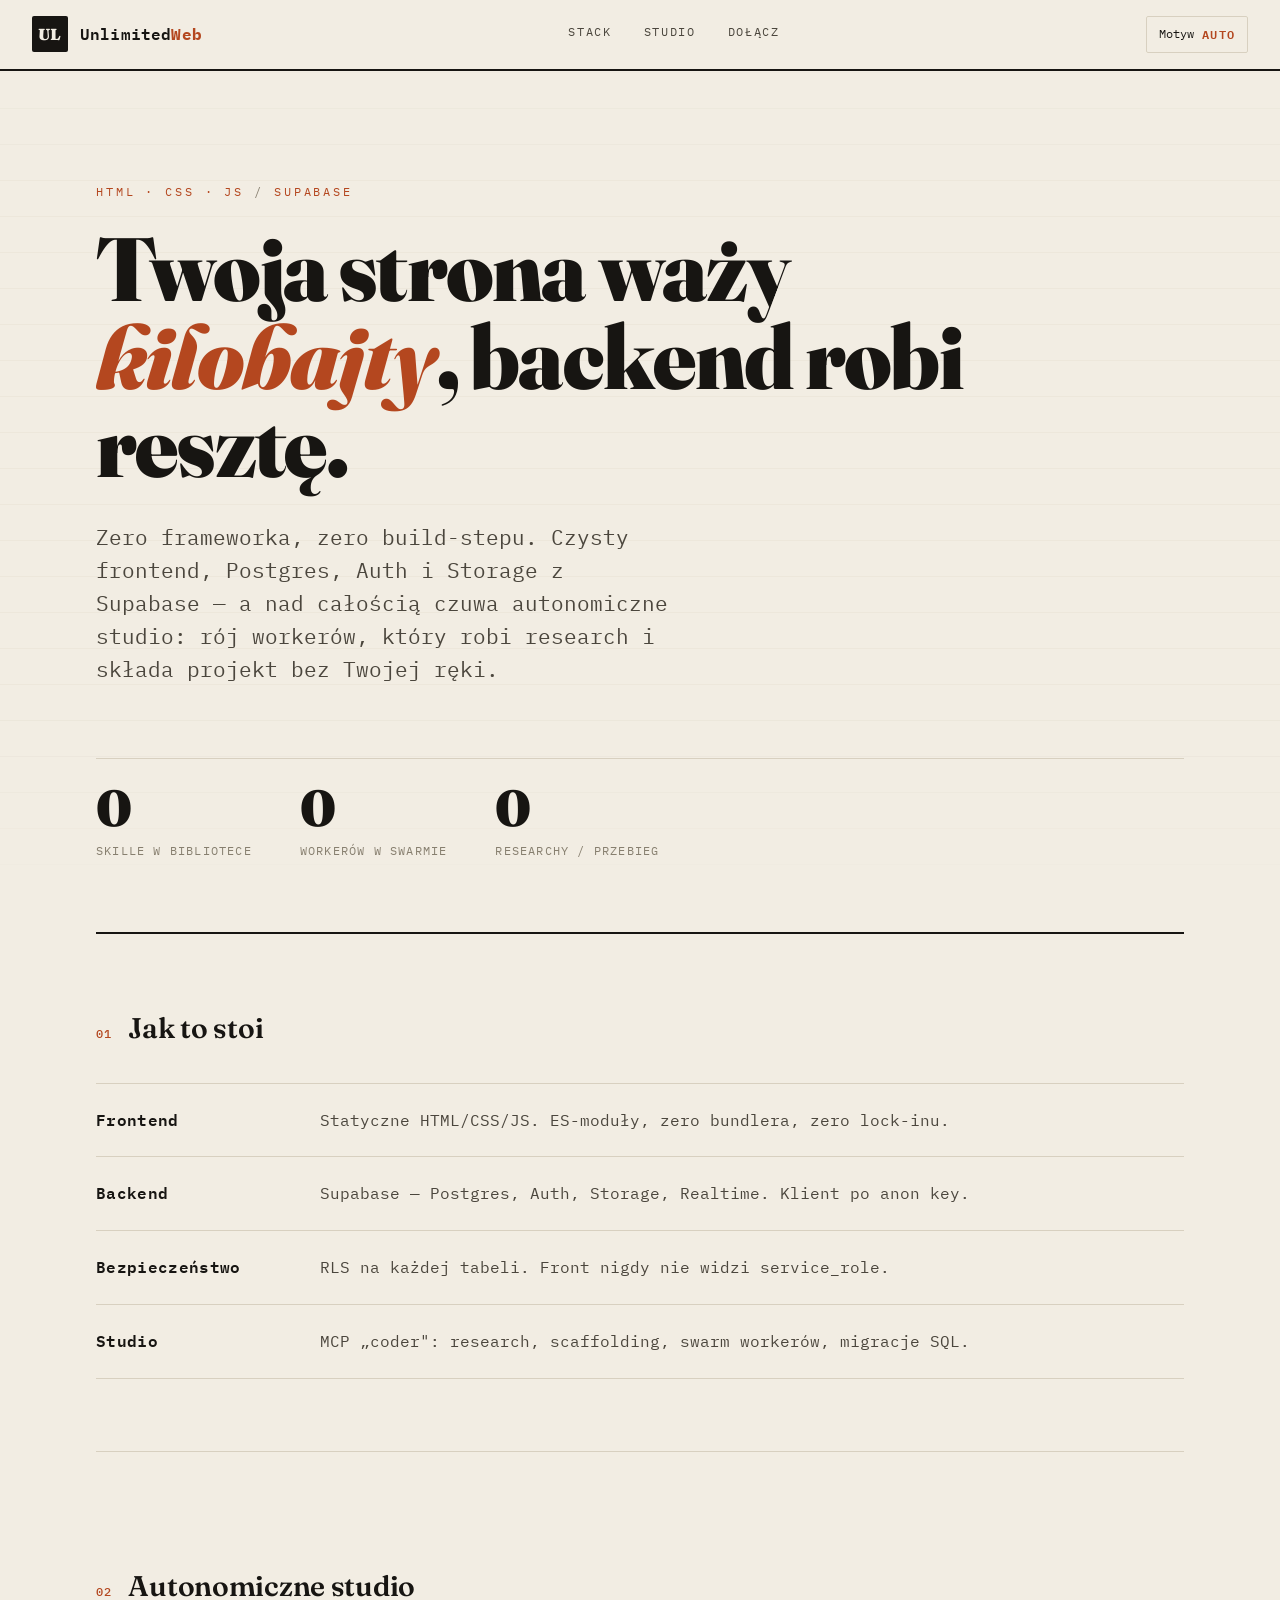
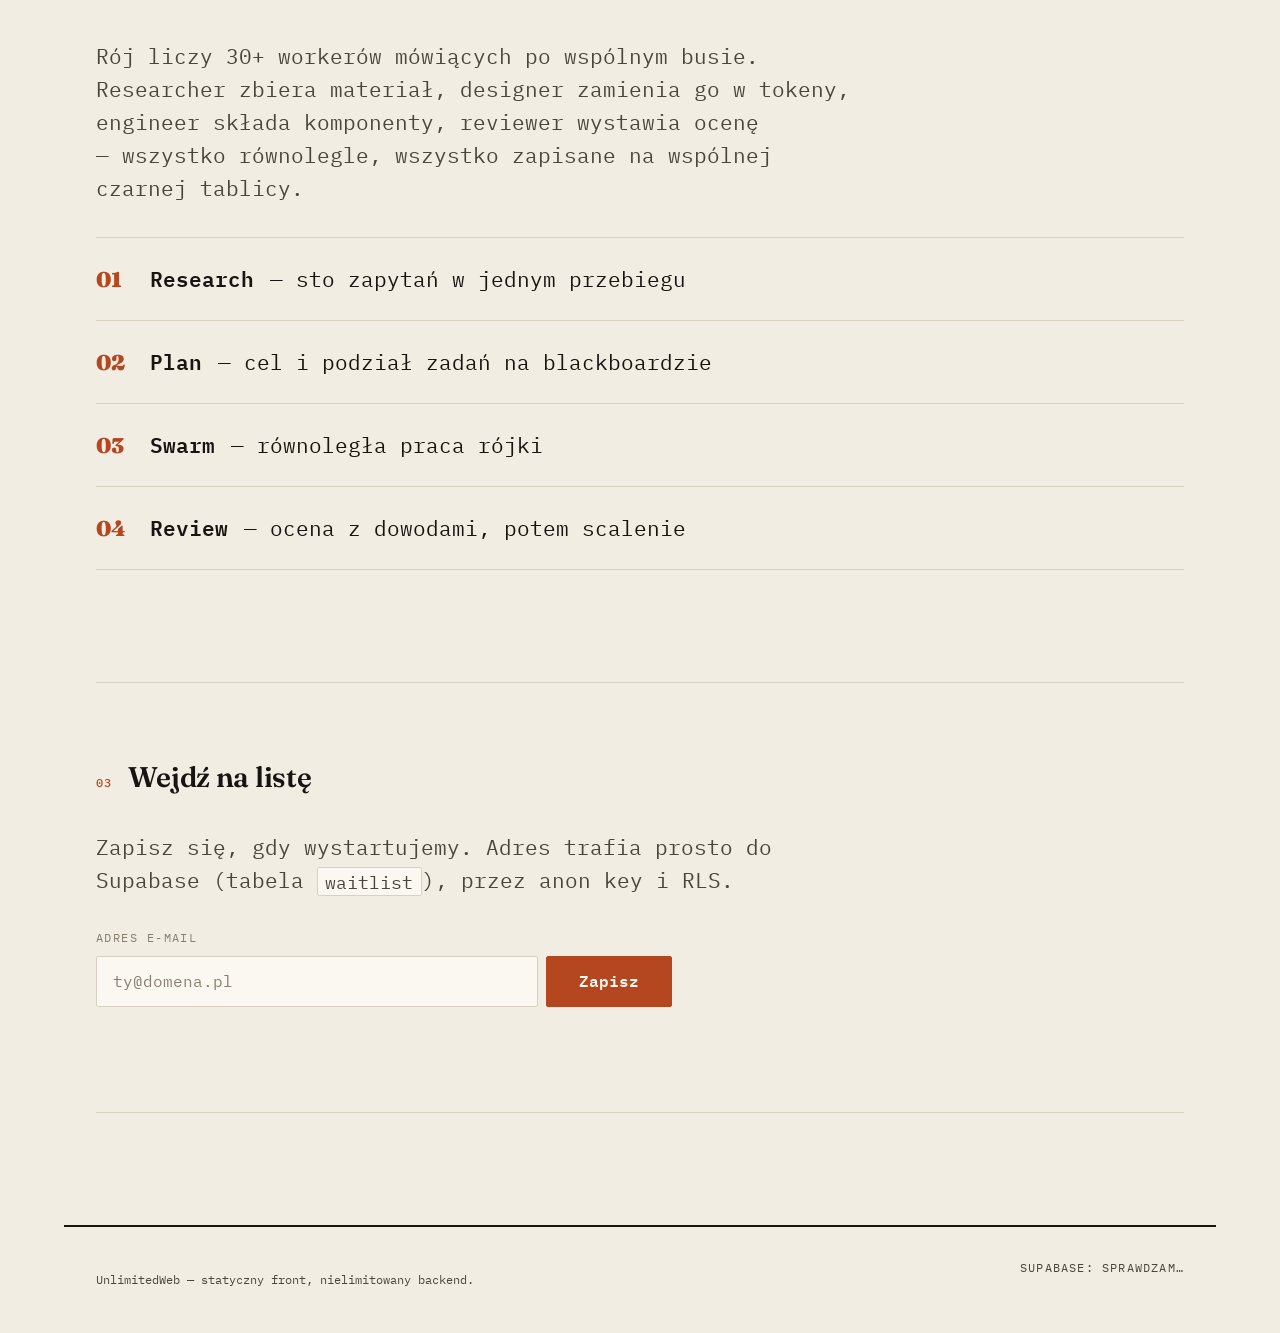
==== index.html @ 3444ae4f "UnlimitedWeb: statyczna strona + Supabase + coder MCP (swarm, mainbot, 42 skille)" ====
<!doctype html>
<html lang="pl">
  <head>
    <meta charset="utf-8" />
    <meta name="viewport" content="width=device-width, initial-scale=1" />
    <meta name="color-scheme" content="light dark" />
    <title>UnlimitedWeb — statyczna strona, nielimitowany backend</title>
    <meta
      name="description"
      content="Statyczny frontend (HTML/CSS/JS) na Supabase. Plus autonomiczne studio: swarm workerów, research i generowanie projektów."
    />
    <link rel="preconnect" href="https://fonts.googleapis.com" />
    <link rel="preconnect" href="https://fonts.gstatic.com" crossorigin />
    <link
      href="https://fonts.googleapis.com/css2?family=Fraunces:opsz,wght@9..144,400;9..144,600;9..144,900&family=IBM+Plex+Mono:wght@400;500;600&display=swap"
      rel="stylesheet"
    />
    <link rel="stylesheet" href="./styles.css" />
    <script type="module" src="./main.js"></script>
  </head>
  <body>
    <a class="skip" href="#main">Pomiń do treści</a>

    <header class="masthead">
      <a class="wordmark" href="#top">
        <span class="wordmark__mark">UL</span>
        <span class="wordmark__text">Unlimited<b>Web</b></span>
      </a>
      <nav class="masthead__nav" aria-label="Nawigacja główna">
        <a href="#stack">Stack</a>
        <a href="#studio">Studio</a>
        <a href="#join">Dołącz</a>
      </nav>
      <button class="toggle" id="theme-toggle" type="button" aria-pressed="false">
        <span class="toggle__label">Motyw</span>
        <span class="toggle__state" id="theme-state">auto</span>
      </button>
    </header>

    <main id="main">
      <section class="hero" id="top">
        <p class="kicker">HTML · CSS · JS <span aria-hidden="true">/</span> Supabase</p>
        <h1 class="hero__title">
          Twoja strona waży<br />
          <em>kilobajty</em>, backend robi resztę.
        </h1>
        <p class="hero__lede">
          Zero frameworka, zero build-stepu. Czysty frontend, Postgres, Auth i Storage z
          Supabase — a nad całością czuwa autonomiczne studio: rój workerów, który robi
          research i składa projekt bez Twojej ręki.
        </p>
        <div class="hero__meter" role="group" aria-label="Licznik pracy studia">
          <div class="meter">
            <span class="meter__value" data-count="42">0</span>
            <span class="meter__label">skille w bibliotece</span>
          </div>
          <div class="meter">
            <span class="meter__value" data-count="30">0</span>
            <span class="meter__label">workerów w swarmie</span>
          </div>
          <div class="meter">
            <span class="meter__value" data-count="400">0</span>
            <span class="meter__label">researchy / przebieg</span>
          </div>
        </div>
      </section>

      <section class="rule-section" id="stack">
        <h2 class="rule-section__title">
          <span class="rule-section__no">01</span> Jak to stoi
        </h2>
        <dl class="spec">
          <div class="spec__row">
            <dt>Frontend</dt>
            <dd>Statyczne HTML/CSS/JS. ES-moduły, zero bundlera, zero lock-inu.</dd>
          </div>
          <div class="spec__row">
            <dt>Backend</dt>
            <dd>Supabase — Postgres, Auth, Storage, Realtime. Klient po anon key.</dd>
          </div>
          <div class="spec__row">
            <dt>Bezpieczeństwo</dt>
            <dd>RLS na każdej tabeli. Front nigdy nie widzi service_role.</dd>
          </div>
          <div class="spec__row">
            <dt>Studio</dt>
            <dd>MCP „coder": research, scaffolding, swarm workerów, migracje SQL.</dd>
          </div>
        </dl>
      </section>

      <section class="rule-section rule-section--studio" id="studio">
        <h2 class="rule-section__title">
          <span class="rule-section__no">02</span> Autonomiczne studio
        </h2>
        <p class="prose">
          Rój liczy 30+ workerów mówiących po wspólnym busie. Researcher zbiera materiał,
          designer zamienia go w tokeny, engineer składa komponenty, reviewer wystawia
          ocenę — wszystko równolegle, wszystko zapisane na wspólnej czarnej tablicy.
        </p>
        <ol class="steps">
          <li><span>Research</span> — sto zapytań w jednym przebiegu</li>
          <li><span>Plan</span> — cel i podział zadań na blackboardzie</li>
          <li><span>Swarm</span> — równoległa praca rójki</li>
          <li><span>Review</span> — ocena z dowodami, potem scalenie</li>
        </ol>
      </section>

      <section class="rule-section join" id="join">
        <h2 class="rule-section__title">
          <span class="rule-section__no">03</span> Wejdź na listę
        </h2>
        <p class="prose">
          Zapisz się, gdy wystartujemy. Adres trafia prosto do Supabase (tabela
          <code>waitlist</code>), przez anon key i RLS.
        </p>
        <form class="waitlist" id="waitlist" novalidate>
          <label class="waitlist__label" for="email">Adres e-mail</label>
          <div class="waitlist__row">
            <input
              class="waitlist__input"
              id="email"
              name="email"
              type="email"
              inputmode="email"
              autocomplete="email"
              placeholder="ty@domena.pl"
              required
              aria-describedby="waitlist-status"
            />
            <button class="btn" type="submit" id="waitlist-submit">
              <span class="btn__text">Zapisz</span>
            </button>
          </div>
          <p class="waitlist__status" id="waitlist-status" role="status" aria-live="polite"></p>
        </form>
      </section>
    </main>

    <footer class="footer">
      <p>UnlimitedWeb — statyczny front, nielimitowany backend.</p>
      <p class="footer__meta">
        <span id="sb-state" data-state="unknown">supabase: sprawdzam…</span>
      </p>
    </footer>
  </body>
</html>
---- styles.css ----
/* ------------------------------------------------------------------
   UnlimitedWeb — Terminal Broadsheet
   Iron law: everything traces back to the token block below.
   ------------------------------------------------------------------ */

:root {
  /* TYPE — perfect fourth (1.333) for editorial/marketing */
  --font-display: "Fraunces", Georgia, "Times New Roman", serif;
  --font-text: "IBM Plex Mono", ui-monospace, SFMono-Regular, Menlo, monospace;
  --step--1: 0.75rem;
  --step-0: 1rem;
  --step-1: 1.333rem;
  --step-2: 1.777rem;
  --step-3: 2.369rem;
  --step-4: 3.157rem;
  --step-5: 4.209rem;
  --step-6: 5.61rem;

  /* SPACE — one base unit, multiples only */
  --space-3xs: 0.25rem;
  --space-2xs: 0.5rem;
  --space-xs: 0.75rem;
  --space-s: 1rem;
  --space-m: 1.5rem;
  --space-l: 2rem;
  --space-xl: 3rem;
  --space-2xl: 4.5rem;
  --space-3xl: 7rem;

  /* COLOR — warm paper, near-black ink, one copper accent */
  --base: #f2ede3;
  --surface: #fbf8f2;
  --ink: #171512;
  --ink-2: #4b463d;
  --ink-3: #877f6f;
  --line: #d8d0c0;
  --accent: #b4471f;
  --accent-ink: #fbf8f2;

  /* FORM */
  --radius: 2px;
  --border: 1px solid var(--line);
  --shadow-near: 0 1px 2px rgba(23, 21, 18, 0.12);
  --shadow-far: 0 12px 32px -12px rgba(23, 21, 18, 0.28);

  /* MOTION */
  --dur-fast: 120ms;
  --dur: 220ms;
  --dur-slow: 420ms;
  --ease: cubic-bezier(0.2, 0, 0, 1);
  --ease-out: cubic-bezier(0.16, 1, 0.3, 1);
}

@media (prefers-color-scheme: dark) {
  :root:not([data-theme="light"]) {
    --base: #14120f;
    --surface: #1c1a15;
    --ink: #f3efe4;
    --ink-2: #c3bcab;
    --ink-3: #8c8474;
    --line: #34302a;
    --accent: #e2723c;
    --accent-ink: #17130f;
    --shadow-near: 0 1px 2px rgba(0, 0, 0, 0.5);
    --shadow-far: 0 14px 36px -14px rgba(0, 0, 0, 0.7);
  }
}

:root[data-theme="dark"] {
  --base: #14120f;
  --surface: #1c1a15;
  --ink: #f3efe4;
  --ink-2: #c3bcab;
  --ink-3: #8c8474;
  --line: #34302a;
  --accent: #e2723c;
  --accent-ink: #17130f;
  --shadow-near: 0 1px 2px rgba(0, 0, 0, 0.5);
  --shadow-far: 0 14px 36px -14px rgba(0, 0, 0, 0.7);
}

*,
*::before,
*::after {
  box-sizing: border-box;
}

html {
  -webkit-text-size-adjust: 100%;
}

body {
  margin: 0;
  background: var(--base);
  color: var(--ink);
  font-family: var(--font-text);
  font-size: var(--step-0);
  line-height: 1.55;
  font-feature-settings: "tnum" 1;
  -webkit-font-smoothing: antialiased;
}

/* Paper grain + rule texture, subtle */
body::before {
  content: "";
  position: fixed;
  inset: 0;
  pointer-events: none;
  z-index: 0;
  background-image: linear-gradient(var(--line) 1px, transparent 1px);
  background-size: 100% 2.25rem;
  opacity: 0.22;
  mask-image: linear-gradient(180deg, transparent, black 20%, black 80%, transparent);
}

.skip {
  position: absolute;
  left: -999px;
  top: 0;
  background: var(--accent);
  color: var(--accent-ink);
  padding: var(--space-2xs) var(--space-s);
  z-index: 100;
}
.skip:focus {
  left: var(--space-s);
  top: var(--space-s);
}

:where(a):focus-visible,
:where(button):focus-visible,
:where(input):focus-visible {
  outline: 2px solid var(--accent);
  outline-offset: 3px;
}

/* ---------------- Masthead ---------------- */

.masthead {
  position: sticky;
  top: 0;
  z-index: 10;
  display: flex;
  align-items: center;
  justify-content: space-between;
  gap: var(--space-m);
  padding: var(--space-s) var(--space-l);
  background: color-mix(in srgb, var(--base) 88%, transparent);
  backdrop-filter: blur(8px);
  border-bottom: 2px solid var(--ink);
}

.wordmark {
  display: inline-flex;
  align-items: center;
  gap: var(--space-xs);
  color: var(--ink);
  text-decoration: none;
  font-weight: 600;
  letter-spacing: 0.01em;
}
.wordmark__mark {
  display: grid;
  place-items: center;
  width: 2.25rem;
  height: 2.25rem;
  background: var(--ink);
  color: var(--base);
  font-family: var(--font-display);
  font-weight: 900;
  border-radius: var(--radius);
}
.wordmark__text b {
  color: var(--accent);
}

.masthead__nav {
  display: none;
  gap: var(--space-l);
}
.masthead__nav a {
  color: var(--ink-2);
  text-decoration: none;
  font-size: var(--step--1);
  text-transform: uppercase;
  letter-spacing: 0.14em;
  padding-bottom: var(--space-3xs);
  border-bottom: 1px solid transparent;
  transition: color var(--dur) var(--ease), border-color var(--dur) var(--ease);
}
.masthead__nav a:hover {
  color: var(--ink);
  border-bottom-color: var(--accent);
}

.toggle {
  display: inline-flex;
  align-items: center;
  gap: var(--space-2xs);
  background: transparent;
  color: var(--ink);
  border: var(--border);
  border-radius: var(--radius);
  padding: var(--space-2xs) var(--space-xs);
  font: inherit;
  font-size: var(--step--1);
  cursor: pointer;
  transition: border-color var(--dur) var(--ease), background var(--dur) var(--ease);
}
.toggle:hover {
  border-color: var(--ink);
}
.toggle:active {
  transform: translateY(1px);
}
.toggle__state {
  color: var(--accent);
  font-weight: 600;
  text-transform: uppercase;
  letter-spacing: 0.1em;
}

/* ---------------- Layout ---------------- */

main {
  position: relative;
  z-index: 1;
  max-width: 72rem;
  margin: 0 auto;
  padding: 0 var(--space-l) var(--space-3xl);
}

/* ---------------- Hero ---------------- */

.hero {
  padding: clamp(var(--space-xl), 9vw, var(--space-3xl)) 0 var(--space-2xl);
  border-bottom: 2px solid var(--ink);
}

.kicker {
  margin: 0 0 var(--space-m);
  font-size: var(--step--1);
  text-transform: uppercase;
  letter-spacing: 0.24em;
  color: var(--accent);
}
.kicker span {
  color: var(--ink-3);
}

.hero__title {
  margin: 0;
  font-family: var(--font-display);
  font-weight: 900;
  font-size: clamp(var(--step-4), 9vw, var(--step-6));
  line-height: 0.98;
  letter-spacing: -0.02em;
  text-wrap: balance;
}
.hero__title em {
  font-style: italic;
  color: var(--accent);
}

.hero__lede {
  max-width: 44ch;
  margin: var(--space-l) 0 0;
  font-size: var(--step-1);
  color: var(--ink-2);
  text-wrap: pretty;
}

.hero__meter {
  display: flex;
  flex-wrap: wrap;
  gap: var(--space-xl);
  margin-top: var(--space-2xl);
  padding-top: var(--space-m);
  border-top: var(--border);
}
.meter {
  display: flex;
  flex-direction: column;
  min-width: 6rem;
}
.meter__value {
  font-family: var(--font-display);
  font-weight: 900;
  font-size: var(--step-4);
  line-height: 1;
  font-variant-numeric: tabular-nums;
}
.meter__label {
  margin-top: var(--space-2xs);
  font-size: var(--step--1);
  color: var(--ink-3);
  text-transform: uppercase;
  letter-spacing: 0.1em;
}

/* ---------------- Rule sections ---------------- */

.rule-section {
  padding: var(--space-2xl) 0;
  border-bottom: 1px solid var(--line);
}
.rule-section--studio {
  padding-block: var(--space-3xl);
}
.rule-section__title {
  display: flex;
  align-items: baseline;
  gap: var(--space-s);
  margin: 0 0 var(--space-l);
  font-family: var(--font-display);
  font-weight: 600;
  font-size: var(--step-2);
  letter-spacing: -0.01em;
}
.rule-section__no {
  font-family: var(--font-text);
  font-size: var(--step--1);
  font-weight: 500;
  color: var(--accent);
  letter-spacing: 0.1em;
}

.prose {
  max-width: 60ch;
  margin: 0 0 var(--space-l);
  font-size: var(--step-1);
  color: var(--ink-2);
  text-wrap: pretty;
}
.prose code {
  font-family: var(--font-text);
  background: var(--surface);
  border: var(--border);
  border-radius: var(--radius);
  padding: 0.1em 0.4em;
  font-size: 0.85em;
}

/* Definition list — rules and space, no cards */
.spec {
  margin: 0;
  border-top: var(--border);
}
.spec__row {
  display: grid;
  grid-template-columns: 1fr;
  gap: var(--space-2xs);
  padding: var(--space-m) 0;
  border-bottom: var(--border);
}
.spec__row dt {
  font-weight: 600;
  letter-spacing: 0.02em;
}
.spec__row dd {
  margin: 0;
  color: var(--ink-2);
}

.steps {
  margin: 0;
  padding: 0;
  list-style: none;
  counter-reset: step;
  border-top: var(--border);
}
.steps li {
  counter-increment: step;
  display: flex;
  align-items: baseline;
  gap: var(--space-s);
  padding: var(--space-m) 0;
  border-bottom: var(--border);
  font-size: var(--step-1);
}
.steps li::before {
  content: counter(step, decimal-leading-zero);
  font-family: var(--font-display);
  font-weight: 900;
  color: var(--accent);
  min-width: 2.5ch;
}
.steps li span {
  font-weight: 600;
  color: var(--ink);
}

/* ---------------- Waitlist form ---------------- */

.waitlist {
  max-width: 36rem;
}
.waitlist__label {
  display: block;
  margin-bottom: var(--space-2xs);
  font-size: var(--step--1);
  text-transform: uppercase;
  letter-spacing: 0.12em;
  color: var(--ink-3);
}
.waitlist__row {
  display: flex;
  gap: var(--space-2xs);
  flex-wrap: wrap;
}
.waitlist__input {
  flex: 1 1 16rem;
  min-width: 0;
  padding: var(--space-xs) var(--space-s);
  font: inherit;
  color: var(--ink);
  background: var(--surface);
  border: var(--border);
  border-radius: var(--radius);
  transition: border-color var(--dur) var(--ease), box-shadow var(--dur) var(--ease);
}
.waitlist__input::placeholder {
  color: var(--ink-3);
}
.waitlist__input:hover {
  border-color: var(--ink-3);
}
.waitlist__input:focus {
  border-color: var(--accent);
  outline: none;
  box-shadow: 0 0 0 3px color-mix(in srgb, var(--accent) 22%, transparent);
}
.waitlist__input[aria-invalid="true"] {
  border-color: var(--accent);
}

.btn {
  display: inline-flex;
  align-items: center;
  justify-content: center;
  gap: var(--space-2xs);
  padding: var(--space-xs) var(--space-l);
  font: inherit;
  font-weight: 600;
  color: var(--accent-ink);
  background: var(--accent);
  border: 1px solid var(--accent);
  border-radius: var(--radius);
  cursor: pointer;
  transition: transform var(--dur) var(--ease), background var(--dur) var(--ease);
}
.btn:hover {
  background: color-mix(in srgb, var(--accent) 86%, black);
}
.btn:active {
  transform: translateY(1px);
}
.btn:disabled,
.btn[aria-busy="true"] {
  opacity: 0.6;
  cursor: not-allowed;
}
.btn[aria-busy="true"] .btn__text::after {
  content: "…";
}

.waitlist__status {
  min-height: 1.4em;
  margin: var(--space-s) 0 0;
  font-size: var(--step--1);
  color: var(--ink-2);
}
.waitlist__status[data-kind="error"] {
  color: var(--accent);
}
.waitlist__status[data-kind="ok"] {
  color: var(--ink);
}
.waitlist__status[data-kind="ok"]::before {
  content: "✓ ";
  color: var(--accent);
}

/* ---------------- Footer ---------------- */

.footer {
  display: flex;
  flex-wrap: wrap;
  justify-content: space-between;
  gap: var(--space-m);
  max-width: 72rem;
  margin: 0 auto;
  padding: var(--space-l);
  border-top: 2px solid var(--ink);
  font-size: var(--step--1);
  color: var(--ink-2);
}
.footer__meta {
  margin: 0;
}
#sb-state {
  text-transform: uppercase;
  letter-spacing: 0.1em;
}
#sb-state[data-state="ok"] {
  color: var(--accent);
}
#sb-state[data-state="error"] {
  color: var(--ink-3);
}

/* ---------------- Responsive ---------------- */

@media (min-width: 48rem) {
  .masthead__nav {
    display: flex;
  }
  .spec__row {
    grid-template-columns: 12rem 1fr;
    align-items: baseline;
    gap: var(--space-l);
  }
}

@media (prefers-reduced-motion: reduce) {
  *,
  *::before,
  *::after {
    animation-duration: 0.001ms !important;
    transition-duration: 0.001ms !important;
    scroll-behavior: auto !important;
  }
}
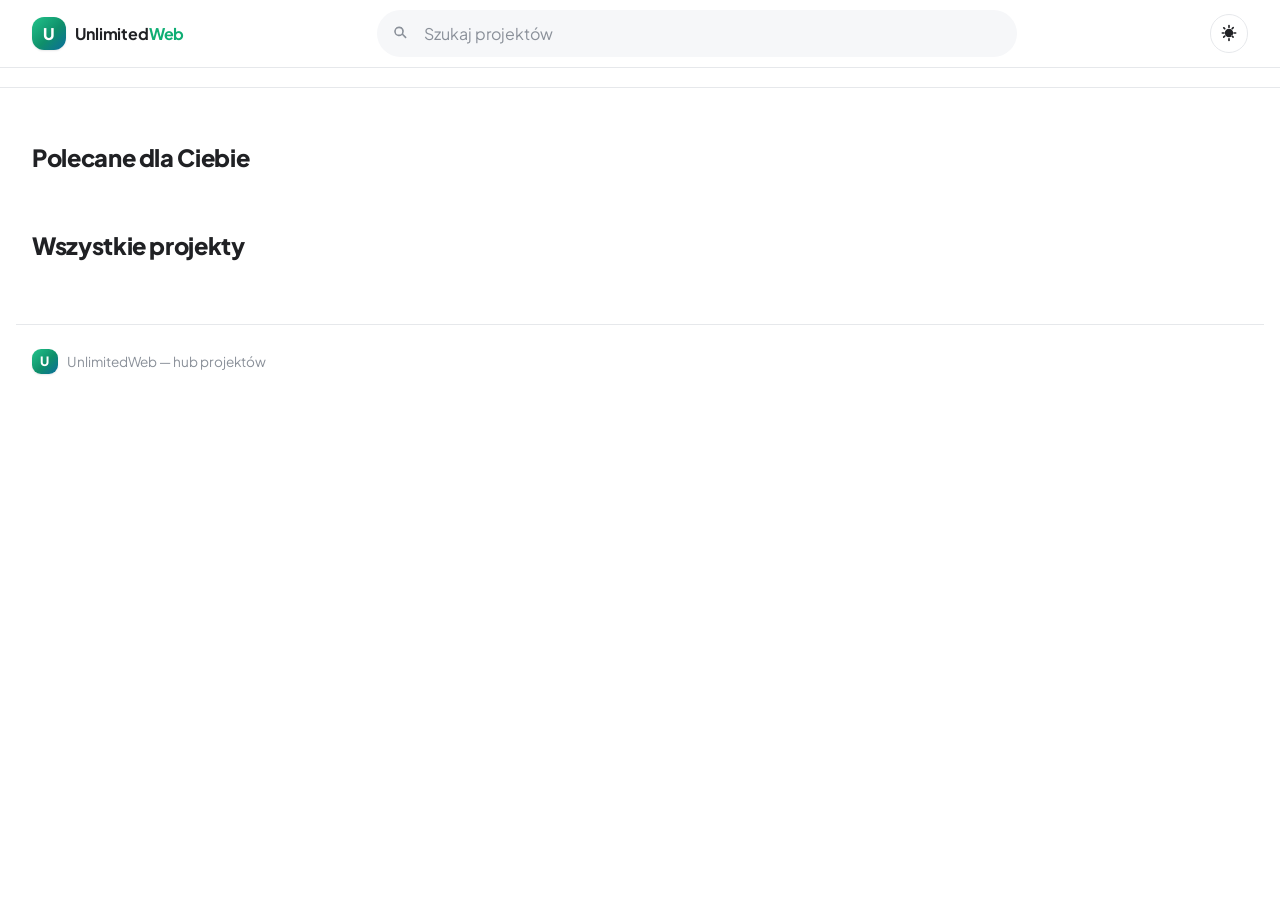
==== commit ecf3cfa0: "web: hub projektow w stylu sklepu (kafelki, kategorie, szukajka) + migracje 003/004" ====
--- a/index.html
+++ b/index.html
@@ -4,144 +4,83 @@
     <meta charset="utf-8" />
     <meta name="viewport" content="width=device-width, initial-scale=1" />
     <meta name="color-scheme" content="light dark" />
-    <title>UnlimitedWeb — statyczna strona, nielimitowany backend</title>
-    <meta
-      name="description"
-      content="Statyczny frontend (HTML/CSS/JS) na Supabase. Plus autonomiczne studio: swarm workerów, research i generowanie projektów."
-    />
+    <title>UnlimitedWeb — hub projektów</title>
+    <meta name="description" content="Przeglądaj i odkrywaj projekty. Aplikacje, gry, narzędzia i strony w jednym miejscu." />
     <link rel="preconnect" href="https://fonts.googleapis.com" />
     <link rel="preconnect" href="https://fonts.gstatic.com" crossorigin />
     <link
-      href="https://fonts.googleapis.com/css2?family=Fraunces:opsz,wght@9..144,400;9..144,600;9..144,900&family=IBM+Plex+Mono:wght@400;500;600&display=swap"
+      href="https://fonts.googleapis.com/css2?family=Plus+Jakarta+Sans:wght@400;500;600;700;800&display=swap"
       rel="stylesheet"
     />
     <link rel="stylesheet" href="./styles.css" />
     <script type="module" src="./main.js"></script>
   </head>
   <body>
-    <a class="skip" href="#main">Pomiń do treści</a>
+    <a class="skip" href="#catalog">Pomiń do katalogu</a>
 
-    <header class="masthead">
-      <a class="wordmark" href="#top">
-        <span class="wordmark__mark">UL</span>
-        <span class="wordmark__text">Unlimited<b>Web</b></span>
-      </a>
-      <nav class="masthead__nav" aria-label="Nawigacja główna">
-        <a href="#stack">Stack</a>
-        <a href="#studio">Studio</a>
-        <a href="#join">Dołącz</a>
+    <header class="topbar">
+      <div class="topbar__inner">
+        <a class="brand" href="#" aria-label="UnlimitedWeb — strona główna">
+          <span class="brand__mark" aria-hidden="true">U</span>
+          <span class="brand__name">Unlimited<b>Web</b></span>
+        </a>
+
+        <form class="search" role="search" onsubmit="return false">
+          <svg class="search__icon" viewBox="0 0 24 24" aria-hidden="true">
+            <path
+              d="M10 4a6 6 0 1 0 3.9 10.56l4.27 4.27 1.41-1.41-4.27-4.27A6 6 0 0 0 10 4Zm0 2a4 4 0 1 1 0 8 4 4 0 0 1 0-8Z"
+            />
+          </svg>
+          <input
+            class="search__input"
+            id="search"
+            type="search"
+            placeholder="Szukaj projektów"
+            aria-label="Szukaj projektów"
+            autocomplete="off"
+          />
+        </form>
+
+        <button class="iconbtn" id="theme-toggle" type="button" aria-label="Zmień motyw">
+          <svg viewBox="0 0 24 24" aria-hidden="true" class="iconbtn__sun">
+            <path
+              d="M12 7a5 5 0 1 0 0 10 5 5 0 0 0 0-10Zm0-5h0a1 1 0 0 1 1 1v2a1 1 0 0 1-2 0V3a1 1 0 0 1 1-1Zm0 16a1 1 0 0 1 1 1v2a1 1 0 0 1-2 0v-2a1 1 0 0 1 1-1ZM4 11h2a1 1 0 0 1 0 2H4a1 1 0 0 1 0-2Zm14 0h2a1 1 0 0 1 0 2h-2a1 1 0 0 1 0-2ZM6.3 4.9l1.4 1.4a1 1 0 0 1-1.4 1.4L4.9 6.3A1 1 0 0 1 6.3 4.9Zm10 10 1.4 1.4a1 1 0 0 1-1.4 1.4l-1.4-1.4a1 1 0 0 1 1.4-1.4Zm1.4-10a1 1 0 0 1 0 1.4l-1.4 1.4A1 1 0 0 1 15 6.3l1.4-1.4a1 1 0 0 1 1.3 0Zm-10 10a1 1 0 0 1 0 1.4L6.3 17.7a1 1 0 0 1-1.4-1.4l1.4-1.4a1 1 0 0 1 1.4 0Z"
+            />
+          </svg>
+          <svg viewBox="0 0 24 24" aria-hidden="true" class="iconbtn__moon">
+            <path d="M21 12.8A9 9 0 1 1 11.2 3a7 7 0 0 0 9.8 9.8Z" />
+          </svg>
+        </button>
+      </div>
+
+      <nav class="chips" aria-label="Kategorie">
+        <div class="chips__track" id="chips"></div>
       </nav>
-      <button class="toggle" id="theme-toggle" type="button" aria-pressed="false">
-        <span class="toggle__label">Motyw</span>
-        <span class="toggle__state" id="theme-state">auto</span>
-      </button>
     </header>
 
-    <main id="main">
-      <section class="hero" id="top">
-        <p class="kicker">HTML · CSS · JS <span aria-hidden="true">/</span> Supabase</p>
-        <h1 class="hero__title">
-          Twoja strona waży<br />
-          <em>kilobajty</em>, backend robi resztę.
-        </h1>
-        <p class="hero__lede">
-          Zero frameworka, zero build-stepu. Czysty frontend, Postgres, Auth i Storage z
-          Supabase — a nad całością czuwa autonomiczne studio: rój workerów, który robi
-          research i składa projekt bez Twojej ręki.
-        </p>
-        <div class="hero__meter" role="group" aria-label="Licznik pracy studia">
-          <div class="meter">
-            <span class="meter__value" data-count="42">0</span>
-            <span class="meter__label">skille w bibliotece</span>
-          </div>
-          <div class="meter">
-            <span class="meter__value" data-count="30">0</span>
-            <span class="meter__label">workerów w swarmie</span>
-          </div>
-          <div class="meter">
-            <span class="meter__value" data-count="400">0</span>
-            <span class="meter__label">researchy / przebieg</span>
-          </div>
+    <main id="catalog">
+      <section class="featured" id="featured" aria-label="Wyróżniony projekt"></section>
+
+      <section class="row" aria-labelledby="reco-title">
+        <div class="row__head">
+          <h2 class="row__title" id="reco-title">Polecane dla Ciebie</h2>
         </div>
+        <div class="shelf" id="shelf" role="list"></div>
       </section>
 
-      <section class="rule-section" id="stack">
-        <h2 class="rule-section__title">
-          <span class="rule-section__no">01</span> Jak to stoi
-        </h2>
-        <dl class="spec">
-          <div class="spec__row">
-            <dt>Frontend</dt>
-            <dd>Statyczne HTML/CSS/JS. ES-moduły, zero bundlera, zero lock-inu.</dd>
-          </div>
-          <div class="spec__row">
-            <dt>Backend</dt>
-            <dd>Supabase — Postgres, Auth, Storage, Realtime. Klient po anon key.</dd>
-          </div>
-          <div class="spec__row">
-            <dt>Bezpieczeństwo</dt>
-            <dd>RLS na każdej tabeli. Front nigdy nie widzi service_role.</dd>
-          </div>
-          <div class="spec__row">
-            <dt>Studio</dt>
-            <dd>MCP „coder": research, scaffolding, swarm workerów, migracje SQL.</dd>
-          </div>
-        </dl>
-      </section>
-
-      <section class="rule-section rule-section--studio" id="studio">
-        <h2 class="rule-section__title">
-          <span class="rule-section__no">02</span> Autonomiczne studio
-        </h2>
-        <p class="prose">
-          Rój liczy 30+ workerów mówiących po wspólnym busie. Researcher zbiera materiał,
-          designer zamienia go w tokeny, engineer składa komponenty, reviewer wystawia
-          ocenę — wszystko równolegle, wszystko zapisane na wspólnej czarnej tablicy.
-        </p>
-        <ol class="steps">
-          <li><span>Research</span> — sto zapytań w jednym przebiegu</li>
-          <li><span>Plan</span> — cel i podział zadań na blackboardzie</li>
-          <li><span>Swarm</span> — równoległa praca rójki</li>
-          <li><span>Review</span> — ocena z dowodami, potem scalenie</li>
-        </ol>
-      </section>
-
-      <section class="rule-section join" id="join">
-        <h2 class="rule-section__title">
-          <span class="rule-section__no">03</span> Wejdź na listę
-        </h2>
-        <p class="prose">
-          Zapisz się, gdy wystartujemy. Adres trafia prosto do Supabase (tabela
-          <code>waitlist</code>), przez anon key i RLS.
-        </p>
-        <form class="waitlist" id="waitlist" novalidate>
-          <label class="waitlist__label" for="email">Adres e-mail</label>
-          <div class="waitlist__row">
-            <input
-              class="waitlist__input"
-              id="email"
-              name="email"
-              type="email"
-              inputmode="email"
-              autocomplete="email"
-              placeholder="ty@domena.pl"
-              required
-              aria-describedby="waitlist-status"
-            />
-            <button class="btn" type="submit" id="waitlist-submit">
-              <span class="btn__text">Zapisz</span>
-            </button>
-          </div>
-          <p class="waitlist__status" id="waitlist-status" role="status" aria-live="polite"></p>
-        </form>
+      <section class="row" aria-labelledby="all-title">
+        <div class="row__head">
+          <h2 class="row__title" id="all-title">Wszystkie projekty</h2>
+          <span class="row__count" id="result-count" aria-live="polite"></span>
+        </div>
+        <div class="grid" id="grid" role="list"></div>
+        <p class="empty" id="empty" hidden>Nic nie znaleziono. Zmień frazę lub kategorię.</p>
       </section>
     </main>
 
-    <footer class="footer">
-      <p>UnlimitedWeb — statyczny front, nielimitowany backend.</p>
-      <p class="footer__meta">
-        <span id="sb-state" data-state="unknown">supabase: sprawdzam…</span>
-      </p>
+    <footer class="foot">
+      <span class="brand__mark brand__mark--sm" aria-hidden="true">U</span>
+      <span>UnlimitedWeb — hub projektów</span>
     </footer>
   </body>
 </html>
--- a/styles.css
+++ b/styles.css
@@ -1,82 +1,59 @@
-/* ------------------------------------------------------------------
-   UnlimitedWeb — Terminal Broadsheet
-   Iron law: everything traces back to the token block below.
-   ------------------------------------------------------------------ */
-
 :root {
-  /* TYPE — perfect fourth (1.333) for editorial/marketing */
-  --font-display: "Fraunces", Georgia, "Times New Roman", serif;
-  --font-text: "IBM Plex Mono", ui-monospace, SFMono-Regular, Menlo, monospace;
-  --step--1: 0.75rem;
-  --step-0: 1rem;
-  --step-1: 1.333rem;
-  --step-2: 1.777rem;
-  --step-3: 2.369rem;
-  --step-4: 3.157rem;
-  --step-5: 4.209rem;
-  --step-6: 5.61rem;
-
-  /* SPACE — one base unit, multiples only */
-  --space-3xs: 0.25rem;
-  --space-2xs: 0.5rem;
-  --space-xs: 0.75rem;
-  --space-s: 1rem;
-  --space-m: 1.5rem;
-  --space-l: 2rem;
-  --space-xl: 3rem;
-  --space-2xl: 4.5rem;
-  --space-3xl: 7rem;
-
-  /* COLOR — warm paper, near-black ink, one copper accent */
-  --base: #f2ede3;
-  --surface: #fbf8f2;
-  --ink: #171512;
-  --ink-2: #4b463d;
-  --ink-3: #877f6f;
-  --line: #d8d0c0;
-  --accent: #b4471f;
-  --accent-ink: #fbf8f2;
-
-  /* FORM */
-  --radius: 2px;
-  --border: 1px solid var(--line);
-  --shadow-near: 0 1px 2px rgba(23, 21, 18, 0.12);
-  --shadow-far: 0 12px 32px -12px rgba(23, 21, 18, 0.28);
-
-  /* MOTION */
+  --font: "Plus Jakarta Sans", system-ui, -apple-system, "Segoe UI", Roboto, sans-serif;
+
+  --base: #ffffff;
+  --surface: #f6f7f9;
+  --card: #ffffff;
+  --ink: #202124;
+  --ink-2: #5f6368;
+  --ink-3: #8a9099;
+  --line: #e6e8eb;
+  --accent: #0fae74;
+  --accent-ink: #ffffff;
+
+  --r-card: 18px;
+  --r-pill: 999px;
+  --r-tile: 16px;
+
+  --shadow-near: 0 1px 2px rgba(32, 33, 36, 0.1);
+  --shadow-far: 0 8px 28px -10px rgba(32, 33, 36, 0.22);
+
   --dur-fast: 120ms;
-  --dur: 220ms;
-  --dur-slow: 420ms;
+  --dur: 200ms;
   --ease: cubic-bezier(0.2, 0, 0, 1);
   --ease-out: cubic-bezier(0.16, 1, 0.3, 1);
+
+  --header-h: 3.75rem;
 }
 
 @media (prefers-color-scheme: dark) {
   :root:not([data-theme="light"]) {
-    --base: #14120f;
-    --surface: #1c1a15;
-    --ink: #f3efe4;
-    --ink-2: #c3bcab;
-    --ink-3: #8c8474;
-    --line: #34302a;
-    --accent: #e2723c;
-    --accent-ink: #17130f;
+    --base: #0f1115;
+    --surface: #16181d;
+    --card: #1b1e24;
+    --ink: #e8eaed;
+    --ink-2: #a8b0ba;
+    --ink-3: #7b838d;
+    --line: #2a2e36;
+    --accent: #2fd39a;
+    --accent-ink: #06231a;
     --shadow-near: 0 1px 2px rgba(0, 0, 0, 0.5);
-    --shadow-far: 0 14px 36px -14px rgba(0, 0, 0, 0.7);
+    --shadow-far: 0 10px 30px -12px rgba(0, 0, 0, 0.7);
   }
 }
 
 :root[data-theme="dark"] {
-  --base: #14120f;
-  --surface: #1c1a15;
-  --ink: #f3efe4;
-  --ink-2: #c3bcab;
-  --ink-3: #8c8474;
-  --line: #34302a;
-  --accent: #e2723c;
-  --accent-ink: #17130f;
+  --base: #0f1115;
+  --surface: #16181d;
+  --card: #1b1e24;
+  --ink: #e8eaed;
+  --ink-2: #a8b0ba;
+  --ink-3: #7b838d;
+  --line: #2a2e36;
+  --accent: #2fd39a;
+  --accent-ink: #06231a;
   --shadow-near: 0 1px 2px rgba(0, 0, 0, 0.5);
-  --shadow-far: 0 14px 36px -14px rgba(0, 0, 0, 0.7);
+  --shadow-far: 0 10px 30px -12px rgba(0, 0, 0, 0.7);
 }
 
 *,
@@ -93,432 +70,482 @@
   margin: 0;
   background: var(--base);
   color: var(--ink);
-  font-family: var(--font-text);
-  font-size: var(--step-0);
-  line-height: 1.55;
-  font-feature-settings: "tnum" 1;
+  font-family: var(--font);
+  line-height: 1.45;
   -webkit-font-smoothing: antialiased;
 }
 
-/* Paper grain + rule texture, subtle */
-body::before {
-  content: "";
-  position: fixed;
-  inset: 0;
-  pointer-events: none;
-  z-index: 0;
-  background-image: linear-gradient(var(--line) 1px, transparent 1px);
-  background-size: 100% 2.25rem;
-  opacity: 0.22;
-  mask-image: linear-gradient(180deg, transparent, black 20%, black 80%, transparent);
+:where(a, button, input):focus-visible {
+  outline: 2px solid var(--accent);
+  outline-offset: 2px;
+  border-radius: 6px;
 }
 
 .skip {
   position: absolute;
   left: -999px;
-  top: 0;
   background: var(--accent);
   color: var(--accent-ink);
-  padding: var(--space-2xs) var(--space-s);
-  z-index: 100;
+  padding: 0.5rem 1rem;
+  z-index: 50;
 }
 .skip:focus {
-  left: var(--space-s);
-  top: var(--space-s);
-}
-
-:where(a):focus-visible,
-:where(button):focus-visible,
-:where(input):focus-visible {
-  outline: 2px solid var(--accent);
-  outline-offset: 3px;
-}
-
-/* ---------------- Masthead ---------------- */
-
-.masthead {
+  left: 1rem;
+  top: 0.5rem;
+}
+
+/* ---------------- Top bar ---------------- */
+
+.topbar {
   position: sticky;
   top: 0;
-  z-index: 10;
-  display: flex;
-  align-items: center;
-  justify-content: space-between;
-  gap: var(--space-m);
-  padding: var(--space-s) var(--space-l);
-  background: color-mix(in srgb, var(--base) 88%, transparent);
-  backdrop-filter: blur(8px);
-  border-bottom: 2px solid var(--ink);
-}
-
-.wordmark {
+  z-index: 20;
+  background: color-mix(in srgb, var(--base) 86%, transparent);
+  backdrop-filter: blur(12px);
+  border-bottom: 1px solid var(--line);
+}
+
+.topbar__inner {
+  display: flex;
+  align-items: center;
+  gap: 0.75rem;
+  max-width: 78rem;
+  margin: 0 auto;
+  padding: 0.6rem 1rem;
+}
+
+.brand {
   display: inline-flex;
   align-items: center;
-  gap: var(--space-xs);
+  gap: 0.6rem;
+  text-decoration: none;
   color: var(--ink);
-  text-decoration: none;
-  font-weight: 600;
-  letter-spacing: 0.01em;
-}
-.wordmark__mark {
+  font-weight: 700;
+  letter-spacing: -0.01em;
+  white-space: nowrap;
+}
+.brand__mark {
   display: grid;
   place-items: center;
-  width: 2.25rem;
-  height: 2.25rem;
-  background: var(--ink);
-  color: var(--base);
-  font-family: var(--font-display);
-  font-weight: 900;
-  border-radius: var(--radius);
-}
-.wordmark__text b {
+  width: 2.1rem;
+  height: 2.1rem;
+  border-radius: 12px;
+  font-weight: 800;
+  color: #fff;
+  background: linear-gradient(135deg, #22c58b, #0f8f6a 55%, #0b6d9e);
+  box-shadow: var(--shadow-near);
+}
+.brand__mark--sm {
+  width: 1.6rem;
+  height: 1.6rem;
+  border-radius: 9px;
+  font-size: 0.8rem;
+}
+.brand__name b {
   color: var(--accent);
 }
 
-.masthead__nav {
-  display: none;
-  gap: var(--space-l);
-}
-.masthead__nav a {
-  color: var(--ink-2);
-  text-decoration: none;
-  font-size: var(--step--1);
-  text-transform: uppercase;
-  letter-spacing: 0.14em;
-  padding-bottom: var(--space-3xs);
-  border-bottom: 1px solid transparent;
-  transition: color var(--dur) var(--ease), border-color var(--dur) var(--ease);
-}
-.masthead__nav a:hover {
-  color: var(--ink);
-  border-bottom-color: var(--accent);
-}
-
-.toggle {
-  display: inline-flex;
-  align-items: center;
-  gap: var(--space-2xs);
-  background: transparent;
-  color: var(--ink);
-  border: var(--border);
-  border-radius: var(--radius);
-  padding: var(--space-2xs) var(--space-xs);
-  font: inherit;
-  font-size: var(--step--1);
-  cursor: pointer;
-  transition: border-color var(--dur) var(--ease), background var(--dur) var(--ease);
-}
-.toggle:hover {
-  border-color: var(--ink);
-}
-.toggle:active {
-  transform: translateY(1px);
-}
-.toggle__state {
-  color: var(--accent);
-  font-weight: 600;
-  text-transform: uppercase;
-  letter-spacing: 0.1em;
-}
-
-/* ---------------- Layout ---------------- */
-
-main {
+.search {
   position: relative;
-  z-index: 1;
-  max-width: 72rem;
+  flex: 1 1 auto;
+  max-width: 40rem;
   margin: 0 auto;
-  padding: 0 var(--space-l) var(--space-3xl);
-}
-
-/* ---------------- Hero ---------------- */
-
-.hero {
-  padding: clamp(var(--space-xl), 9vw, var(--space-3xl)) 0 var(--space-2xl);
-  border-bottom: 2px solid var(--ink);
-}
-
-.kicker {
-  margin: 0 0 var(--space-m);
-  font-size: var(--step--1);
-  text-transform: uppercase;
-  letter-spacing: 0.24em;
-  color: var(--accent);
-}
-.kicker span {
-  color: var(--ink-3);
-}
-
-.hero__title {
-  margin: 0;
-  font-family: var(--font-display);
-  font-weight: 900;
-  font-size: clamp(var(--step-4), 9vw, var(--step-6));
-  line-height: 0.98;
-  letter-spacing: -0.02em;
-  text-wrap: balance;
-}
-.hero__title em {
-  font-style: italic;
-  color: var(--accent);
-}
-
-.hero__lede {
-  max-width: 44ch;
-  margin: var(--space-l) 0 0;
-  font-size: var(--step-1);
-  color: var(--ink-2);
-  text-wrap: pretty;
-}
-
-.hero__meter {
-  display: flex;
-  flex-wrap: wrap;
-  gap: var(--space-xl);
-  margin-top: var(--space-2xl);
-  padding-top: var(--space-m);
-  border-top: var(--border);
-}
-.meter {
-  display: flex;
-  flex-direction: column;
-  min-width: 6rem;
-}
-.meter__value {
-  font-family: var(--font-display);
-  font-weight: 900;
-  font-size: var(--step-4);
-  line-height: 1;
-  font-variant-numeric: tabular-nums;
-}
-.meter__label {
-  margin-top: var(--space-2xs);
-  font-size: var(--step--1);
-  color: var(--ink-3);
-  text-transform: uppercase;
-  letter-spacing: 0.1em;
-}
-
-/* ---------------- Rule sections ---------------- */
-
-.rule-section {
-  padding: var(--space-2xl) 0;
-  border-bottom: 1px solid var(--line);
-}
-.rule-section--studio {
-  padding-block: var(--space-3xl);
-}
-.rule-section__title {
-  display: flex;
-  align-items: baseline;
-  gap: var(--space-s);
-  margin: 0 0 var(--space-l);
-  font-family: var(--font-display);
-  font-weight: 600;
-  font-size: var(--step-2);
-  letter-spacing: -0.01em;
-}
-.rule-section__no {
-  font-family: var(--font-text);
-  font-size: var(--step--1);
-  font-weight: 500;
-  color: var(--accent);
-  letter-spacing: 0.1em;
-}
-
-.prose {
-  max-width: 60ch;
-  margin: 0 0 var(--space-l);
-  font-size: var(--step-1);
-  color: var(--ink-2);
-  text-wrap: pretty;
-}
-.prose code {
-  font-family: var(--font-text);
-  background: var(--surface);
-  border: var(--border);
-  border-radius: var(--radius);
-  padding: 0.1em 0.4em;
-  font-size: 0.85em;
-}
-
-/* Definition list — rules and space, no cards */
-.spec {
-  margin: 0;
-  border-top: var(--border);
-}
-.spec__row {
-  display: grid;
-  grid-template-columns: 1fr;
-  gap: var(--space-2xs);
-  padding: var(--space-m) 0;
-  border-bottom: var(--border);
-}
-.spec__row dt {
-  font-weight: 600;
-  letter-spacing: 0.02em;
-}
-.spec__row dd {
-  margin: 0;
-  color: var(--ink-2);
-}
-
-.steps {
-  margin: 0;
-  padding: 0;
-  list-style: none;
-  counter-reset: step;
-  border-top: var(--border);
-}
-.steps li {
-  counter-increment: step;
-  display: flex;
-  align-items: baseline;
-  gap: var(--space-s);
-  padding: var(--space-m) 0;
-  border-bottom: var(--border);
-  font-size: var(--step-1);
-}
-.steps li::before {
-  content: counter(step, decimal-leading-zero);
-  font-family: var(--font-display);
-  font-weight: 900;
-  color: var(--accent);
-  min-width: 2.5ch;
-}
-.steps li span {
-  font-weight: 600;
-  color: var(--ink);
-}
-
-/* ---------------- Waitlist form ---------------- */
-
-.waitlist {
-  max-width: 36rem;
-}
-.waitlist__label {
-  display: block;
-  margin-bottom: var(--space-2xs);
-  font-size: var(--step--1);
-  text-transform: uppercase;
-  letter-spacing: 0.12em;
-  color: var(--ink-3);
-}
-.waitlist__row {
-  display: flex;
-  gap: var(--space-2xs);
-  flex-wrap: wrap;
-}
-.waitlist__input {
-  flex: 1 1 16rem;
-  min-width: 0;
-  padding: var(--space-xs) var(--space-s);
+}
+.search__icon {
+  position: absolute;
+  left: 0.9rem;
+  top: 50%;
+  transform: translateY(-50%);
+  width: 1.2rem;
+  height: 1.2rem;
+  fill: var(--ink-3);
+  pointer-events: none;
+}
+.search__input {
+  width: 100%;
+  padding: 0.7rem 1rem 0.7rem 2.9rem;
   font: inherit;
   color: var(--ink);
   background: var(--surface);
-  border: var(--border);
-  border-radius: var(--radius);
-  transition: border-color var(--dur) var(--ease), box-shadow var(--dur) var(--ease);
-}
-.waitlist__input::placeholder {
+  border: 1px solid transparent;
+  border-radius: var(--r-pill);
+  transition: background var(--dur) var(--ease), border-color var(--dur) var(--ease), box-shadow var(--dur) var(--ease);
+}
+.search__input::placeholder {
   color: var(--ink-3);
 }
-.waitlist__input:hover {
+.search__input:hover {
+  background: color-mix(in srgb, var(--surface) 70%, var(--line));
+}
+.search__input:focus {
+  outline: none;
+  background: var(--card);
+  border-color: var(--accent);
+  box-shadow: 0 0 0 4px color-mix(in srgb, var(--accent) 20%, transparent);
+}
+
+.iconbtn {
+  display: grid;
+  place-items: center;
+  width: 2.4rem;
+  height: 2.4rem;
+  border: 1px solid var(--line);
+  border-radius: var(--r-pill);
+  background: var(--card);
+  color: var(--ink);
+  cursor: pointer;
+  transition: border-color var(--dur) var(--ease), transform var(--dur) var(--ease);
+}
+.iconbtn:hover {
   border-color: var(--ink-3);
 }
-.waitlist__input:focus {
-  border-color: var(--accent);
-  outline: none;
-  box-shadow: 0 0 0 3px color-mix(in srgb, var(--accent) 22%, transparent);
-}
-.waitlist__input[aria-invalid="true"] {
-  border-color: var(--accent);
-}
-
-.btn {
-  display: inline-flex;
-  align-items: center;
-  justify-content: center;
-  gap: var(--space-2xs);
-  padding: var(--space-xs) var(--space-l);
+.iconbtn:active {
+  transform: translateY(1px);
+}
+.iconbtn svg {
+  width: 1.25rem;
+  height: 1.25rem;
+  fill: currentColor;
+}
+.iconbtn__moon {
+  display: none;
+}
+:root[data-theme="dark"] .iconbtn__sun {
+  display: none;
+}
+:root[data-theme="dark"] .iconbtn__moon {
+  display: block;
+}
+
+/* ---------------- Chips ---------------- */
+
+.chips {
+  border-top: 1px solid var(--line);
+}
+.chips__track {
+  display: flex;
+  gap: 0.5rem;
+  max-width: 78rem;
+  margin: 0 auto;
+  padding: 0.6rem 1rem;
+  overflow-x: auto;
+  scrollbar-width: none;
+}
+.chips__track::-webkit-scrollbar {
+  display: none;
+}
+.chip {
+  flex: 0 0 auto;
+  padding: 0.5rem 1rem;
   font: inherit;
   font-weight: 600;
+  font-size: 0.9rem;
+  color: var(--ink-2);
+  background: var(--surface);
+  border: 1px solid var(--line);
+  border-radius: var(--r-pill);
+  cursor: pointer;
+  transition: color var(--dur) var(--ease), background var(--dur) var(--ease), border-color var(--dur) var(--ease);
+}
+.chip:hover {
+  color: var(--ink);
+}
+.chip[aria-pressed="true"] {
   color: var(--accent-ink);
   background: var(--accent);
-  border: 1px solid var(--accent);
-  border-radius: var(--radius);
-  cursor: pointer;
-  transition: transform var(--dur) var(--ease), background var(--dur) var(--ease);
-}
-.btn:hover {
-  background: color-mix(in srgb, var(--accent) 86%, black);
-}
-.btn:active {
+  border-color: var(--accent);
+}
+
+/* ---------------- Layout ---------------- */
+
+main {
+  max-width: 78rem;
+  margin: 0 auto;
+  padding: 1.25rem 1rem 3rem;
+}
+
+.row {
+  margin-top: 2rem;
+}
+.row__head {
+  display: flex;
+  align-items: baseline;
+  justify-content: space-between;
+  gap: 1rem;
+  margin-bottom: 0.85rem;
+}
+.row__title {
+  margin: 0;
+  font-size: clamp(1.15rem, 1rem + 0.6vw, 1.5rem);
+  font-weight: 800;
+  letter-spacing: -0.015em;
+}
+.row__count {
+  font-size: 0.85rem;
+  color: var(--ink-3);
+}
+
+/* ---------------- Featured ---------------- */
+
+.featured {
+  margin-top: 1rem;
+}
+.banner {
+  position: relative;
+  display: grid;
+  grid-template-columns: 1fr;
+  gap: 1rem;
+  padding: 1.5rem;
+  border-radius: var(--r-card);
+  overflow: hidden;
+  color: #fff;
+  background:
+    radial-gradient(120% 140% at 100% 0%, color-mix(in srgb, var(--a, #0fae74) 90%, #fff) 0%, transparent 55%),
+    linear-gradient(135deg, color-mix(in srgb, var(--a, #0fae74) 82%, #06110d), color-mix(in srgb, var(--a, #0fae74) 55%, #041a2a));
+  box-shadow: var(--shadow-far);
+}
+.banner__eyebrow {
+  margin: 0 0 0.35rem;
+  font-size: 0.75rem;
+  font-weight: 700;
+  text-transform: uppercase;
+  letter-spacing: 0.16em;
+  opacity: 0.85;
+}
+.banner__name {
+  margin: 0;
+  font-size: clamp(1.5rem, 1.1rem + 2vw, 2.4rem);
+  font-weight: 800;
+  letter-spacing: -0.02em;
+}
+.banner__tagline {
+  margin: 0.4rem 0 0;
+  max-width: 40ch;
+  opacity: 0.92;
+}
+.banner__meta {
+  display: flex;
+  align-items: center;
+  gap: 1rem;
+  margin-top: 1rem;
+  font-size: 0.85rem;
+  opacity: 0.95;
+}
+.banner__cta {
+  display: inline-flex;
+  align-items: center;
+  gap: 0.4rem;
+  align-self: start;
+  padding: 0.75rem 1.4rem;
+  font-weight: 700;
+  color: #06231a;
+  background: #fff;
+  border-radius: var(--r-pill);
+  text-decoration: none;
+  transition: transform var(--dur) var(--ease), box-shadow var(--dur) var(--ease);
+}
+.banner__cta:hover {
+  transform: translateY(-1px);
+  box-shadow: 0 8px 20px -8px rgba(0, 0, 0, 0.5);
+}
+.banner__cta:active {
+  transform: translateY(0);
+}
+
+/* ---------------- Shelf ---------------- */
+
+.shelf {
+  display: grid;
+  grid-auto-flow: column;
+  grid-auto-columns: minmax(13rem, 15rem);
+  gap: 0.9rem;
+  overflow-x: auto;
+  padding-bottom: 0.5rem;
+  scroll-snap-type: x proximity;
+  scrollbar-width: none;
+}
+.shelf::-webkit-scrollbar {
+  display: none;
+}
+.shelf .card {
+  scroll-snap-align: start;
+}
+
+/* ---------------- Grid ---------------- */
+
+.grid {
+  display: grid;
+  grid-template-columns: repeat(auto-fill, minmax(15rem, 1fr));
+  gap: 0.9rem;
+}
+
+/* ---------------- Card ---------------- */
+
+.card {
+  display: flex;
+  flex-direction: column;
+  gap: 0.75rem;
+  padding: 1rem;
+  background: var(--card);
+  border: 1px solid var(--line);
+  border-radius: var(--r-card);
+  box-shadow: var(--shadow-near);
+  transition: transform var(--dur) var(--ease), box-shadow var(--dur) var(--ease), border-color var(--dur) var(--ease);
+}
+.card:hover {
+  transform: translateY(-3px);
+  box-shadow: var(--shadow-far);
+  border-color: color-mix(in srgb, var(--line) 40%, var(--ink-3));
+}
+.card__top {
+  display: flex;
+  align-items: center;
+  gap: 0.75rem;
+}
+.tile {
+  display: grid;
+  place-items: center;
+  flex: 0 0 auto;
+  width: 3rem;
+  height: 3rem;
+  border-radius: var(--r-tile);
+  font-size: 1.3rem;
+  font-weight: 800;
+  color: #fff;
+  background: linear-gradient(135deg, color-mix(in srgb, var(--a, #0fae74) 88%, #fff), color-mix(in srgb, var(--a, #0fae74) 62%, #000));
+  box-shadow: var(--shadow-near);
+}
+.card__id {
+  min-width: 0;
+}
+.card__name {
+  margin: 0;
+  font-size: 1rem;
+  font-weight: 700;
+  letter-spacing: -0.01em;
+  white-space: nowrap;
+  overflow: hidden;
+  text-overflow: ellipsis;
+}
+.card__cat {
+  margin: 0.1rem 0 0;
+  font-size: 0.8rem;
+  color: var(--ink-3);
+}
+.card__tagline {
+  margin: 0;
+  font-size: 0.88rem;
+  color: var(--ink-2);
+  display: -webkit-box;
+  -webkit-line-clamp: 2;
+  -webkit-box-orient: vertical;
+  overflow: hidden;
+}
+.card__foot {
+  display: flex;
+  align-items: center;
+  justify-content: space-between;
+  gap: 0.5rem;
+  margin-top: auto;
+  padding-top: 0.75rem;
+  border-top: 1px solid var(--line);
+}
+.rating {
+  display: inline-flex;
+  align-items: center;
+  gap: 0.3rem;
+  font-size: 0.82rem;
+  font-weight: 600;
+  color: var(--ink-2);
+}
+.rating svg {
+  width: 0.95rem;
+  height: 0.95rem;
+  fill: var(--accent);
+}
+.open {
+  display: inline-flex;
+  align-items: center;
+  padding: 0.45rem 0.9rem;
+  font-size: 0.82rem;
+  font-weight: 700;
+  color: var(--accent);
+  background: color-mix(in srgb, var(--accent) 12%, transparent);
+  border-radius: var(--r-pill);
+  text-decoration: none;
+  transition: background var(--dur) var(--ease), color var(--dur) var(--ease);
+}
+.open:hover {
+  color: var(--accent-ink);
+  background: var(--accent);
+}
+.open:active {
   transform: translateY(1px);
 }
-.btn:disabled,
-.btn[aria-busy="true"] {
-  opacity: 0.6;
-  cursor: not-allowed;
-}
-.btn[aria-busy="true"] .btn__text::after {
-  content: "…";
-}
-
-.waitlist__status {
-  min-height: 1.4em;
-  margin: var(--space-s) 0 0;
-  font-size: var(--step--1);
-  color: var(--ink-2);
-}
-.waitlist__status[data-kind="error"] {
-  color: var(--accent);
-}
-.waitlist__status[data-kind="ok"] {
-  color: var(--ink);
-}
-.waitlist__status[data-kind="ok"]::before {
-  content: "✓ ";
-  color: var(--accent);
+
+.empty {
+  padding: 3rem 1rem;
+  text-align: center;
+  color: var(--ink-3);
+}
+
+/* skeleton (loading) */
+.skeleton {
+  height: 10.5rem;
+  border-radius: var(--r-card);
+  background: linear-gradient(100deg, var(--surface) 30%, color-mix(in srgb, var(--surface) 60%, var(--line)) 50%, var(--surface) 70%);
+  background-size: 200% 100%;
+  animation: sheen 1.2s var(--ease) infinite;
+  border: 1px solid var(--line);
+}
+@keyframes sheen {
+  to {
+    background-position: -200% 0;
+  }
 }
 
 /* ---------------- Footer ---------------- */
 
-.footer {
-  display: flex;
-  flex-wrap: wrap;
-  justify-content: space-between;
-  gap: var(--space-m);
-  max-width: 72rem;
+.foot {
+  display: flex;
+  align-items: center;
+  gap: 0.6rem;
+  max-width: 78rem;
   margin: 0 auto;
-  padding: var(--space-l);
-  border-top: 2px solid var(--ink);
-  font-size: var(--step--1);
-  color: var(--ink-2);
-}
-.footer__meta {
-  margin: 0;
-}
-#sb-state {
-  text-transform: uppercase;
-  letter-spacing: 0.1em;
-}
-#sb-state[data-state="ok"] {
-  color: var(--accent);
-}
-#sb-state[data-state="error"] {
+  padding: 1.5rem 1rem;
+  border-top: 1px solid var(--line);
   color: var(--ink-3);
+  font-size: 0.85rem;
 }
 
 /* ---------------- Responsive ---------------- */
 
-@media (min-width: 48rem) {
-  .masthead__nav {
-    display: flex;
-  }
-  .spec__row {
-    grid-template-columns: 12rem 1fr;
-    align-items: baseline;
-    gap: var(--space-l);
+@media (min-width: 46rem) {
+  .banner {
+    grid-template-columns: 1fr auto;
+    align-items: center;
+    padding: 2rem;
+  }
+  .brand__name {
+    display: inline;
+  }
+}
+
+@media (max-width: 30rem) {
+  .brand__name {
+    display: none;
+  }
+  .grid {
+    grid-template-columns: repeat(auto-fill, minmax(9.5rem, 1fr));
+    gap: 0.7rem;
+  }
+  .card {
+    padding: 0.85rem;
+  }
+  .tile {
+    width: 2.5rem;
+    height: 2.5rem;
+    font-size: 1.1rem;
   }
 }
 
@@ -528,6 +555,5 @@
   *::after {
     animation-duration: 0.001ms !important;
     transition-duration: 0.001ms !important;
-    scroll-behavior: auto !important;
-  }
-}
+  }
+}
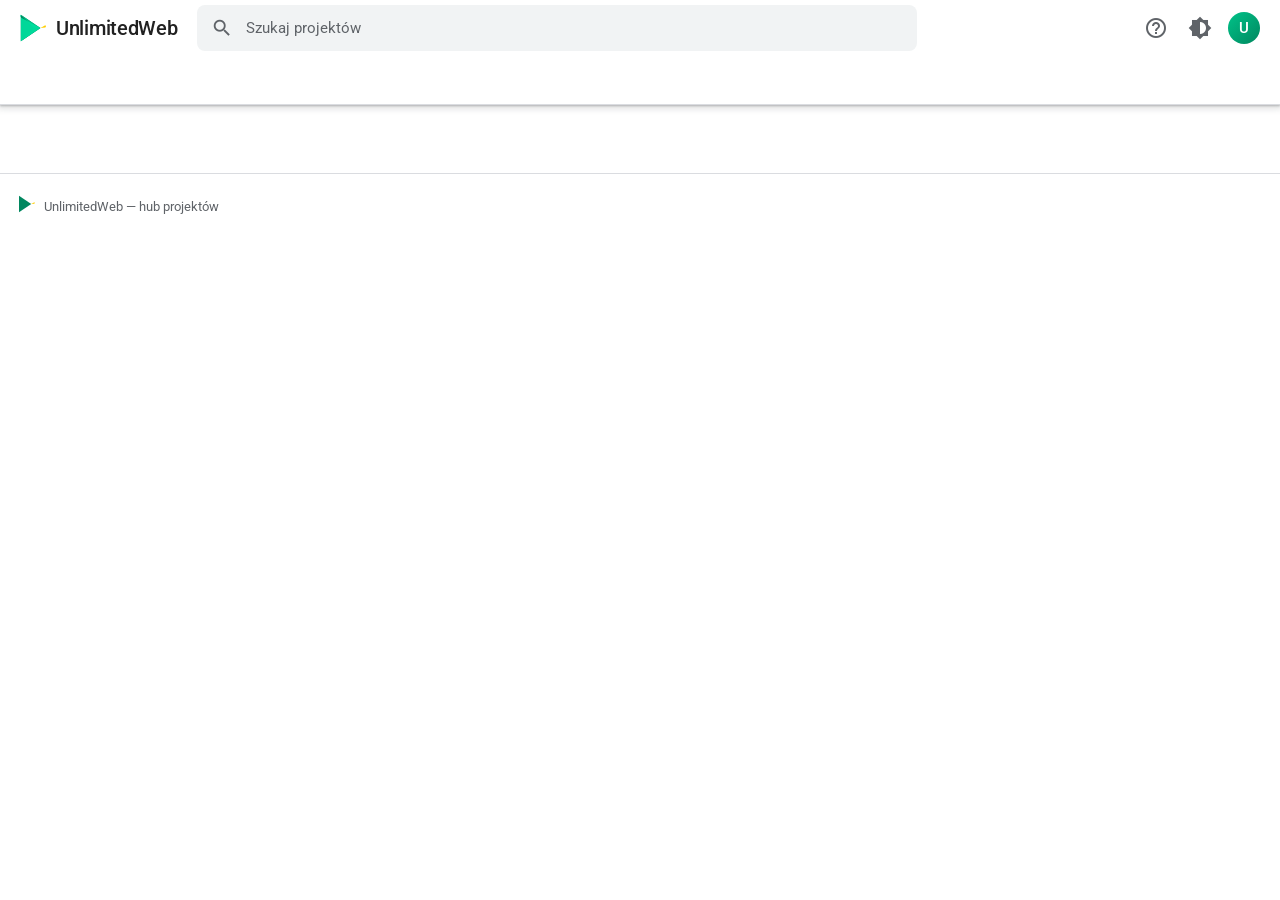
==== commit 5e28c672: "web: design 1:1 Google Play (taby, chipsy, karuzele z arrow, hero) + fix renderu" ====
--- a/index.html
+++ b/index.html
@@ -5,34 +5,40 @@
     <meta name="viewport" content="width=device-width, initial-scale=1" />
     <meta name="color-scheme" content="light dark" />
     <title>UnlimitedWeb — hub projektów</title>
-    <meta name="description" content="Przeglądaj i odkrywaj projekty. Aplikacje, gry, narzędzia i strony w jednym miejscu." />
+    <meta name="description" content="Odkrywaj projekty: aplikacje, gry, narzędzia i strony." />
     <link rel="preconnect" href="https://fonts.googleapis.com" />
     <link rel="preconnect" href="https://fonts.gstatic.com" crossorigin />
     <link
-      href="https://fonts.googleapis.com/css2?family=Plus+Jakarta+Sans:wght@400;500;600;700;800&display=swap"
+      href="https://fonts.googleapis.com/css2?family=Roboto:wght@300;400;500;700&display=swap"
+      rel="stylesheet"
+    />
+    <link
+      href="https://fonts.googleapis.com/icon?family=Material+Icons"
       rel="stylesheet"
     />
     <link rel="stylesheet" href="./styles.css" />
     <script type="module" src="./main.js"></script>
   </head>
   <body>
-    <a class="skip" href="#catalog">Pomiń do katalogu</a>
+    <a class="skip" href="#content">Pomiń do treści</a>
 
-    <header class="topbar">
-      <div class="topbar__inner">
-        <a class="brand" href="#" aria-label="UnlimitedWeb — strona główna">
-          <span class="brand__mark" aria-hidden="true">U</span>
-          <span class="brand__name">Unlimited<b>Web</b></span>
+    <header class="appbar">
+      <div class="appbar__bar">
+        <a class="logo" href="#" aria-label="UnlimitedWeb">
+          <svg class="logo__svg" viewBox="0 0 40 40" aria-hidden="true">
+            <path d="M6 3.5 30.5 20 6 36.5Z" fill="#01875f" />
+            <path d="M6 3.5 21.8 19.3 30.5 20 6 3.5Z" fill="#00c389" />
+            <path d="M6 36.5 21.8 20.7 30.5 20 6 36.5Z" fill="#00a173" />
+            <path d="M30.5 20 36.6 16.6c1.1.6 1.1 2.2 0 2.8Z" fill="#ffce00" />
+            <path d="M6 3.5c-1.4.8-1.4 2.6 0 3.4L30.5 20 6 36.5Z" fill="#00e0a0" opacity=".9" />
+          </svg>
+          <span class="logo__name">UnlimitedWeb</span>
         </a>
 
-        <form class="search" role="search" onsubmit="return false">
-          <svg class="search__icon" viewBox="0 0 24 24" aria-hidden="true">
-            <path
-              d="M10 4a6 6 0 1 0 3.9 10.56l4.27 4.27 1.41-1.41-4.27-4.27A6 6 0 0 0 10 4Zm0 2a4 4 0 1 1 0 8 4 4 0 0 1 0-8Z"
-            />
-          </svg>
+        <form class="searchbar" role="search" onsubmit="return false">
+          <span class="material-icons searchbar__icon" aria-hidden="true">search</span>
           <input
-            class="search__input"
+            class="searchbar__input"
             id="search"
             type="search"
             placeholder="Szukaj projektów"
@@ -41,45 +47,41 @@
           />
         </form>
 
-        <button class="iconbtn" id="theme-toggle" type="button" aria-label="Zmień motyw">
-          <svg viewBox="0 0 24 24" aria-hidden="true" class="iconbtn__sun">
-            <path
-              d="M12 7a5 5 0 1 0 0 10 5 5 0 0 0 0-10Zm0-5h0a1 1 0 0 1 1 1v2a1 1 0 0 1-2 0V3a1 1 0 0 1 1-1Zm0 16a1 1 0 0 1 1 1v2a1 1 0 0 1-2 0v-2a1 1 0 0 1 1-1ZM4 11h2a1 1 0 0 1 0 2H4a1 1 0 0 1 0-2Zm14 0h2a1 1 0 0 1 0 2h-2a1 1 0 0 1 0-2ZM6.3 4.9l1.4 1.4a1 1 0 0 1-1.4 1.4L4.9 6.3A1 1 0 0 1 6.3 4.9Zm10 10 1.4 1.4a1 1 0 0 1-1.4 1.4l-1.4-1.4a1 1 0 0 1 1.4-1.4Zm1.4-10a1 1 0 0 1 0 1.4l-1.4 1.4A1 1 0 0 1 15 6.3l1.4-1.4a1 1 0 0 1 1.3 0Zm-10 10a1 1 0 0 1 0 1.4L6.3 17.7a1 1 0 0 1-1.4-1.4l1.4-1.4a1 1 0 0 1 1.4 0Z"
-            />
-          </svg>
-          <svg viewBox="0 0 24 24" aria-hidden="true" class="iconbtn__moon">
-            <path d="M21 12.8A9 9 0 1 1 11.2 3a7 7 0 0 0 9.8 9.8Z" />
-          </svg>
-        </button>
+        <div class="appbar__actions">
+          <button class="gicon" type="button" aria-label="Centrum pomocy">
+            <span class="material-icons" aria-hidden="true">help_outline</span>
+          </button>
+          <button class="gicon" id="theme-toggle" type="button" aria-label="Zmień motyw">
+            <span class="material-icons" aria-hidden="true">brightness_6</span>
+          </button>
+          <button class="gicon gicon--avatar" type="button" aria-label="Konto">
+            <span class="avatar" aria-hidden="true">U</span>
+          </button>
+        </div>
       </div>
 
-      <nav class="chips" aria-label="Kategorie">
-        <div class="chips__track" id="chips"></div>
+      <nav class="tabs" aria-label="Sekcje">
+        <div class="tabs__track" id="tabs"></div>
       </nav>
     </header>
 
-    <main id="catalog">
-      <section class="featured" id="featured" aria-label="Wyróżniony projekt"></section>
+    <main id="content">
+      <div class="filters">
+        <div class="filters__track" id="filters"></div>
+      </div>
 
-      <section class="row" aria-labelledby="reco-title">
-        <div class="row__head">
-          <h2 class="row__title" id="reco-title">Polecane dla Ciebie</h2>
-        </div>
-        <div class="shelf" id="shelf" role="list"></div>
-      </section>
+      <section class="hero" id="hero" aria-label="Wyróżniony projekt"></section>
 
-      <section class="row" aria-labelledby="all-title">
-        <div class="row__head">
-          <h2 class="row__title" id="all-title">Wszystkie projekty</h2>
-          <span class="row__count" id="result-count" aria-live="polite"></span>
-        </div>
-        <div class="grid" id="grid" role="list"></div>
-        <p class="empty" id="empty" hidden>Nic nie znaleziono. Zmień frazę lub kategorię.</p>
-      </section>
+      <div id="shelves"></div>
     </main>
 
     <footer class="foot">
-      <span class="brand__mark brand__mark--sm" aria-hidden="true">U</span>
+      <span class="foot__logo" aria-hidden="true">
+        <svg viewBox="0 0 40 40" width="20" height="20">
+          <path d="M6 3.5 30.5 20 6 36.5Z" fill="#01875f" />
+          <path d="M30.5 20 36.6 16.6c1.1.6 1.1 2.2 0 2.8Z" fill="#ffce00" />
+        </svg>
+      </span>
       <span>UnlimitedWeb — hub projektów</span>
     </footer>
   </body>
--- a/styles.css
+++ b/styles.css
@@ -1,59 +1,64 @@
 :root {
-  --font: "Plus Jakarta Sans", system-ui, -apple-system, "Segoe UI", Roboto, sans-serif;
-
-  --base: #ffffff;
-  --surface: #f6f7f9;
-  --card: #ffffff;
-  --ink: #202124;
-  --ink-2: #5f6368;
-  --ink-3: #8a9099;
-  --line: #e6e8eb;
-  --accent: #0fae74;
-  --accent-ink: #ffffff;
-
-  --r-card: 18px;
-  --r-pill: 999px;
-  --r-tile: 16px;
-
-  --shadow-near: 0 1px 2px rgba(32, 33, 36, 0.1);
-  --shadow-far: 0 8px 28px -10px rgba(32, 33, 36, 0.22);
-
-  --dur-fast: 120ms;
-  --dur: 200ms;
-  --ease: cubic-bezier(0.2, 0, 0, 1);
-  --ease-out: cubic-bezier(0.16, 1, 0.3, 1);
-
-  --header-h: 3.75rem;
+  --font-display: "Google Sans", Roboto, Arial, sans-serif;
+  --font: Roboto, "Helvetica Neue", Arial, sans-serif;
+
+  --bg: #ffffff;
+  --surface: #f1f3f4;
+  --hover: rgba(60, 64, 67, 0.08);
+  --text: rgba(0, 0, 0, 0.87);
+  --text-2: #5f6368;
+  --divider: #dadce0;
+  --blue: #1a73e8;
+  --green: #01875f;
+  --green-dark: #056449;
+  --on-accent: #ffffff;
+  --chip-bg: #ffffff;
+
+  --card-shadow: 0 1px 2px 0 rgba(60, 64, 67, 0.3), 0 1px 3px 1px rgba(60, 64, 67, 0.15);
+  --bar-shadow: 0 1px 2px 0 rgba(60, 64, 67, 0.3), 0 2px 6px 2px rgba(60, 64, 67, 0.15);
+
+  --r: 8px;
+  --r-tile: 20%;
+
+  --bar-h: 56px;
+  --tabs-h: 48px;
+
+  --dur: 0.2s;
+  --ease: cubic-bezier(0.4, 0, 0.2, 1);
 }
 
 @media (prefers-color-scheme: dark) {
   :root:not([data-theme="light"]) {
-    --base: #0f1115;
-    --surface: #16181d;
-    --card: #1b1e24;
-    --ink: #e8eaed;
-    --ink-2: #a8b0ba;
-    --ink-3: #7b838d;
-    --line: #2a2e36;
-    --accent: #2fd39a;
-    --accent-ink: #06231a;
-    --shadow-near: 0 1px 2px rgba(0, 0, 0, 0.5);
-    --shadow-far: 0 10px 30px -12px rgba(0, 0, 0, 0.7);
+    --bg: #202124;
+    --surface: #303134;
+    --hover: rgba(232, 234, 237, 0.1);
+    --text: rgba(255, 255, 255, 0.87);
+    --text-2: #9aa0a6;
+    --divider: #3c4043;
+    --blue: #8ab4f8;
+    --green: #00a173;
+    --green-dark: #00b380;
+    --on-accent: #06231a;
+    --chip-bg: #303134;
+    --card-shadow: none;
+    --bar-shadow: 0 1px 2px 0 rgba(0, 0, 0, 0.6);
   }
 }
 
 :root[data-theme="dark"] {
-  --base: #0f1115;
-  --surface: #16181d;
-  --card: #1b1e24;
-  --ink: #e8eaed;
-  --ink-2: #a8b0ba;
-  --ink-3: #7b838d;
-  --line: #2a2e36;
-  --accent: #2fd39a;
-  --accent-ink: #06231a;
-  --shadow-near: 0 1px 2px rgba(0, 0, 0, 0.5);
-  --shadow-far: 0 10px 30px -12px rgba(0, 0, 0, 0.7);
+  --bg: #202124;
+  --surface: #303134;
+  --hover: rgba(232, 234, 237, 0.1);
+  --text: rgba(255, 255, 255, 0.87);
+  --text-2: #9aa0a6;
+  --divider: #3c4043;
+  --blue: #8ab4f8;
+  --green: #00a173;
+  --green-dark: #00b380;
+  --on-accent: #06231a;
+  --chip-bg: #303134;
+  --card-shadow: none;
+  --bar-shadow: 0 1px 2px 0 rgba(0, 0, 0, 0.6);
 }
 
 *,
@@ -62,445 +67,528 @@
   box-sizing: border-box;
 }
 
-html {
-  -webkit-text-size-adjust: 100%;
-}
-
 body {
   margin: 0;
-  background: var(--base);
-  color: var(--ink);
+  background: var(--bg);
+  color: var(--text);
   font-family: var(--font);
-  line-height: 1.45;
+  font-size: 14px;
+  line-height: 1.4;
   -webkit-font-smoothing: antialiased;
 }
 
+.material-icons {
+  font-family: "Material Icons";
+  font-weight: normal;
+  font-style: normal;
+  font-size: 24px;
+  line-height: 1;
+  letter-spacing: normal;
+  text-transform: none;
+  display: inline-block;
+  white-space: nowrap;
+  word-wrap: normal;
+  direction: ltr;
+  -webkit-font-feature-settings: "liga";
+  -webkit-font-smoothing: antialiased;
+}
+
 :where(a, button, input):focus-visible {
-  outline: 2px solid var(--accent);
+  outline: 2px solid var(--blue);
   outline-offset: 2px;
-  border-radius: 6px;
 }
 
 .skip {
   position: absolute;
   left: -999px;
-  background: var(--accent);
-  color: var(--accent-ink);
-  padding: 0.5rem 1rem;
-  z-index: 50;
+  background: var(--green);
+  color: #fff;
+  padding: 10px 16px;
+  z-index: 60;
 }
 .skip:focus {
-  left: 1rem;
-  top: 0.5rem;
-}
-
-/* ---------------- Top bar ---------------- */
-
-.topbar {
+  left: 16px;
+  top: 8px;
+}
+
+/* ---------------- App bar ---------------- */
+
+.appbar {
   position: sticky;
   top: 0;
-  z-index: 20;
-  background: color-mix(in srgb, var(--base) 86%, transparent);
-  backdrop-filter: blur(12px);
-  border-bottom: 1px solid var(--line);
-}
-
-.topbar__inner {
-  display: flex;
-  align-items: center;
-  gap: 0.75rem;
-  max-width: 78rem;
+  z-index: 30;
+  background: var(--bg);
+  box-shadow: var(--bar-shadow);
+}
+
+.appbar__bar {
+  display: flex;
+  align-items: center;
+  gap: 12px;
+  height: var(--bar-h);
+  padding: 0 16px;
+  max-width: 86rem;
   margin: 0 auto;
-  padding: 0.6rem 1rem;
-}
-
-.brand {
+}
+
+.logo {
   display: inline-flex;
   align-items: center;
-  gap: 0.6rem;
+  gap: 8px;
   text-decoration: none;
-  color: var(--ink);
-  font-weight: 700;
-  letter-spacing: -0.01em;
+  color: var(--text);
   white-space: nowrap;
 }
-.brand__mark {
+.logo__svg {
+  width: 32px;
+  height: 32px;
+}
+.logo__name {
+  font-family: var(--font-display);
+  font-size: 20px;
+  font-weight: 500;
+  letter-spacing: -0.3px;
+}
+
+.searchbar {
+  position: relative;
+  flex: 1 1 auto;
+  max-width: 45rem;
+  margin: 0 8px;
+}
+.searchbar__icon {
+  position: absolute;
+  left: 14px;
+  top: 50%;
+  transform: translateY(-50%);
+  font-size: 22px;
+  color: var(--text-2);
+  pointer-events: none;
+}
+.searchbar__input {
+  width: 100%;
+  height: 46px;
+  padding: 0 16px 0 48px;
+  font-family: var(--font);
+  font-size: 15px;
+  color: var(--text);
+  background: var(--surface);
+  border: 1px solid transparent;
+  border-radius: var(--r);
+  transition: background var(--dur) var(--ease), box-shadow var(--dur) var(--ease);
+}
+.searchbar__input::placeholder {
+  color: var(--text-2);
+}
+.searchbar__input:hover {
+  background: color-mix(in srgb, var(--surface) 70%, var(--divider));
+}
+.searchbar__input:focus {
+  outline: none;
+  background: var(--bg);
+  box-shadow: var(--card-shadow);
+  border-color: transparent;
+}
+
+.appbar__actions {
+  display: flex;
+  align-items: center;
+  gap: 4px;
+  margin-left: auto;
+}
+.gicon {
   display: grid;
   place-items: center;
-  width: 2.1rem;
-  height: 2.1rem;
-  border-radius: 12px;
-  font-weight: 800;
-  color: #fff;
-  background: linear-gradient(135deg, #22c58b, #0f8f6a 55%, #0b6d9e);
-  box-shadow: var(--shadow-near);
-}
-.brand__mark--sm {
-  width: 1.6rem;
-  height: 1.6rem;
-  border-radius: 9px;
-  font-size: 0.8rem;
-}
-.brand__name b {
-  color: var(--accent);
-}
-
-.search {
-  position: relative;
-  flex: 1 1 auto;
-  max-width: 40rem;
-  margin: 0 auto;
-}
-.search__icon {
-  position: absolute;
-  left: 0.9rem;
-  top: 50%;
-  transform: translateY(-50%);
-  width: 1.2rem;
-  height: 1.2rem;
-  fill: var(--ink-3);
-  pointer-events: none;
-}
-.search__input {
-  width: 100%;
-  padding: 0.7rem 1rem 0.7rem 2.9rem;
-  font: inherit;
-  color: var(--ink);
-  background: var(--surface);
-  border: 1px solid transparent;
-  border-radius: var(--r-pill);
-  transition: background var(--dur) var(--ease), border-color var(--dur) var(--ease), box-shadow var(--dur) var(--ease);
-}
-.search__input::placeholder {
-  color: var(--ink-3);
-}
-.search__input:hover {
-  background: color-mix(in srgb, var(--surface) 70%, var(--line));
-}
-.search__input:focus {
-  outline: none;
-  background: var(--card);
-  border-color: var(--accent);
-  box-shadow: 0 0 0 4px color-mix(in srgb, var(--accent) 20%, transparent);
-}
-
-.iconbtn {
+  width: 40px;
+  height: 40px;
+  padding: 0;
+  color: var(--text-2);
+  background: transparent;
+  border: none;
+  border-radius: 50%;
+  cursor: pointer;
+  transition: background var(--dur) var(--ease), color var(--dur) var(--ease);
+}
+.gicon:hover {
+  background: var(--hover);
+  color: var(--text);
+}
+.gicon:active {
+  background: var(--hover);
+}
+.avatar {
   display: grid;
   place-items: center;
-  width: 2.4rem;
-  height: 2.4rem;
-  border: 1px solid var(--line);
-  border-radius: var(--r-pill);
-  background: var(--card);
-  color: var(--ink);
-  cursor: pointer;
-  transition: border-color var(--dur) var(--ease), transform var(--dur) var(--ease);
-}
-.iconbtn:hover {
-  border-color: var(--ink-3);
-}
-.iconbtn:active {
-  transform: translateY(1px);
-}
-.iconbtn svg {
-  width: 1.25rem;
-  height: 1.25rem;
-  fill: currentColor;
-}
-.iconbtn__moon {
-  display: none;
-}
-:root[data-theme="dark"] .iconbtn__sun {
-  display: none;
-}
-:root[data-theme="dark"] .iconbtn__moon {
-  display: block;
-}
-
-/* ---------------- Chips ---------------- */
-
-.chips {
-  border-top: 1px solid var(--line);
-}
-.chips__track {
-  display: flex;
-  gap: 0.5rem;
-  max-width: 78rem;
+  width: 32px;
+  height: 32px;
+  border-radius: 50%;
+  color: #fff;
+  font-family: var(--font-display);
+  font-weight: 500;
+  font-size: 15px;
+  background: linear-gradient(135deg, #00c389, #01875f);
+}
+
+/* ---------------- Tabs ---------------- */
+
+.tabs {
+  border-bottom: 1px solid var(--divider);
+}
+.tabs__track {
+  display: flex;
+  align-items: stretch;
+  gap: 0;
+  height: var(--tabs-h);
+  padding: 0 8px;
+  max-width: 86rem;
   margin: 0 auto;
-  padding: 0.6rem 1rem;
   overflow-x: auto;
   scrollbar-width: none;
 }
-.chips__track::-webkit-scrollbar {
+.tabs__track::-webkit-scrollbar {
+  display: none;
+}
+.tab {
+  position: relative;
+  flex: 0 0 auto;
+  padding: 0 16px;
+  font-family: var(--font-display);
+  font-size: 15px;
+  font-weight: 500;
+  letter-spacing: 0.1px;
+  color: var(--text-2);
+  background: none;
+  border: none;
+  cursor: pointer;
+  transition: color var(--dur) var(--ease);
+}
+.tab:hover {
+  color: var(--text);
+}
+.tab[aria-selected="true"] {
+  color: var(--green);
+}
+.tab[aria-selected="true"]::after {
+  content: "";
+  position: absolute;
+  left: 12px;
+  right: 12px;
+  bottom: 0;
+  height: 3px;
+  border-radius: 3px 3px 0 0;
+  background: var(--green);
+}
+
+/* ---------------- Filter chips ---------------- */
+
+.filters {
+  max-width: 86rem;
+  margin: 0 auto;
+}
+.filters__track {
+  display: flex;
+  gap: 8px;
+  padding: 14px 16px 6px;
+  overflow-x: auto;
+  scrollbar-width: none;
+}
+.filters__track::-webkit-scrollbar {
   display: none;
 }
 .chip {
   flex: 0 0 auto;
-  padding: 0.5rem 1rem;
-  font: inherit;
-  font-weight: 600;
-  font-size: 0.9rem;
-  color: var(--ink-2);
-  background: var(--surface);
-  border: 1px solid var(--line);
-  border-radius: var(--r-pill);
+  display: inline-flex;
+  align-items: center;
+  gap: 6px;
+  height: 32px;
+  padding: 0 14px;
+  font-family: var(--font-display);
+  font-size: 14px;
+  font-weight: 500;
+  color: var(--text-2);
+  background: var(--chip-bg);
+  border: 1px solid var(--divider);
+  border-radius: var(--r);
   cursor: pointer;
-  transition: color var(--dur) var(--ease), background var(--dur) var(--ease), border-color var(--dur) var(--ease);
+  transition: background var(--dur) var(--ease), color var(--dur) var(--ease), border-color var(--dur) var(--ease);
+}
+.chip .material-icons {
+  font-size: 18px;
 }
 .chip:hover {
-  color: var(--ink);
+  background: var(--hover);
 }
 .chip[aria-pressed="true"] {
-  color: var(--accent-ink);
-  background: var(--accent);
-  border-color: var(--accent);
-}
-
-/* ---------------- Layout ---------------- */
+  color: var(--on-accent);
+  background: var(--green);
+  border-color: transparent;
+}
+
+/* ---------------- Main ---------------- */
 
 main {
-  max-width: 78rem;
+  max-width: 86rem;
   margin: 0 auto;
-  padding: 1.25rem 1rem 3rem;
-}
-
-.row {
-  margin-top: 2rem;
-}
-.row__head {
+  padding-bottom: 40px;
+}
+
+/* ---------------- Hero ---------------- */
+
+.hero {
+  padding: 8px 16px 0;
+}
+.hero__card {
+  position: relative;
+  display: flex;
+  flex-direction: column;
+  justify-content: flex-end;
+  gap: 6px;
+  min-height: 232px;
+  padding: 28px;
+  border-radius: var(--r);
+  overflow: hidden;
+  color: #fff;
+  background: linear-gradient(135deg, var(--a, #01875f), #06231a);
+  box-shadow: var(--card-shadow);
+}
+.hero__eyebrow {
+  margin: 0;
+  font-family: var(--font-display);
+  font-size: 13px;
+  font-weight: 500;
+  letter-spacing: 0.6px;
+  text-transform: uppercase;
+  opacity: 0.9;
+}
+.hero__name {
+  margin: 0;
+  font-family: var(--font-display);
+  font-size: clamp(24px, 2.4vw, 36px);
+  font-weight: 500;
+  letter-spacing: -0.4px;
+}
+.hero__tagline {
+  margin: 0;
+  max-width: 46ch;
+  font-size: 15px;
+  opacity: 0.92;
+}
+.hero__row {
+  display: flex;
+  align-items: center;
+  gap: 14px;
+  margin-top: 14px;
+}
+.hero__cta {
+  display: inline-flex;
+  align-items: center;
+  gap: 8px;
+  padding: 10px 22px;
+  font-family: var(--font-display);
+  font-size: 14px;
+  font-weight: 500;
+  color: var(--on-accent);
+  background: var(--green);
+  border-radius: var(--r);
+  text-decoration: none;
+  transition: background var(--dur) var(--ease), transform var(--dur) var(--ease);
+}
+.hero__cta:hover {
+  background: var(--green-dark);
+}
+.hero__cta:active {
+  transform: translateY(1px);
+}
+.hero__rating {
+  display: inline-flex;
+  align-items: center;
+  gap: 4px;
+  font-size: 14px;
+  font-weight: 500;
+}
+.hero__rating .material-icons {
+  font-size: 16px;
+  color: #ffce00;
+}
+
+/* ---------------- Shelf ---------------- */
+
+.shelf {
+  margin-top: 28px;
+}
+.shelf__head {
   display: flex;
   align-items: baseline;
   justify-content: space-between;
-  gap: 1rem;
-  margin-bottom: 0.85rem;
-}
-.row__title {
+  gap: 12px;
+  padding: 0 16px;
+  margin-bottom: 8px;
+}
+.shelf__title {
   margin: 0;
-  font-size: clamp(1.15rem, 1rem + 0.6vw, 1.5rem);
-  font-weight: 800;
-  letter-spacing: -0.015em;
-}
-.row__count {
-  font-size: 0.85rem;
-  color: var(--ink-3);
-}
-
-/* ---------------- Featured ---------------- */
-
-.featured {
-  margin-top: 1rem;
-}
-.banner {
+  font-family: var(--font-display);
+  font-size: 20px;
+  font-weight: 500;
+  letter-spacing: -0.2px;
+}
+.shelf__more {
+  font-family: var(--font-display);
+  font-size: 14px;
+  font-weight: 500;
+  color: var(--green);
+  text-decoration: none;
+}
+.shelf__viewport {
   position: relative;
-  display: grid;
-  grid-template-columns: 1fr;
-  gap: 1rem;
-  padding: 1.5rem;
-  border-radius: var(--r-card);
-  overflow: hidden;
-  color: #fff;
-  background:
-    radial-gradient(120% 140% at 100% 0%, color-mix(in srgb, var(--a, #0fae74) 90%, #fff) 0%, transparent 55%),
-    linear-gradient(135deg, color-mix(in srgb, var(--a, #0fae74) 82%, #06110d), color-mix(in srgb, var(--a, #0fae74) 55%, #041a2a));
-  box-shadow: var(--shadow-far);
-}
-.banner__eyebrow {
-  margin: 0 0 0.35rem;
-  font-size: 0.75rem;
-  font-weight: 700;
-  text-transform: uppercase;
-  letter-spacing: 0.16em;
-  opacity: 0.85;
-}
-.banner__name {
-  margin: 0;
-  font-size: clamp(1.5rem, 1.1rem + 2vw, 2.4rem);
-  font-weight: 800;
-  letter-spacing: -0.02em;
-}
-.banner__tagline {
-  margin: 0.4rem 0 0;
-  max-width: 40ch;
-  opacity: 0.92;
-}
-.banner__meta {
-  display: flex;
-  align-items: center;
-  gap: 1rem;
-  margin-top: 1rem;
-  font-size: 0.85rem;
-  opacity: 0.95;
-}
-.banner__cta {
-  display: inline-flex;
-  align-items: center;
-  gap: 0.4rem;
-  align-self: start;
-  padding: 0.75rem 1.4rem;
-  font-weight: 700;
-  color: #06231a;
-  background: #fff;
-  border-radius: var(--r-pill);
-  text-decoration: none;
-  transition: transform var(--dur) var(--ease), box-shadow var(--dur) var(--ease);
-}
-.banner__cta:hover {
-  transform: translateY(-1px);
-  box-shadow: 0 8px 20px -8px rgba(0, 0, 0, 0.5);
-}
-.banner__cta:active {
-  transform: translateY(0);
-}
-
-/* ---------------- Shelf ---------------- */
-
-.shelf {
-  display: grid;
-  grid-auto-flow: column;
-  grid-auto-columns: minmax(13rem, 15rem);
-  gap: 0.9rem;
+}
+.shelf__track {
+  display: flex;
+  gap: 16px;
+  padding: 6px 16px;
   overflow-x: auto;
-  padding-bottom: 0.5rem;
-  scroll-snap-type: x proximity;
+  scroll-snap-type: x mandatory;
+  scroll-behavior: smooth;
   scrollbar-width: none;
 }
-.shelf::-webkit-scrollbar {
+.shelf__track::-webkit-scrollbar {
   display: none;
 }
-.shelf .card {
-  scroll-snap-align: start;
-}
-
-/* ---------------- Grid ---------------- */
-
-.grid {
-  display: grid;
-  grid-template-columns: repeat(auto-fill, minmax(15rem, 1fr));
-  gap: 0.9rem;
-}
-
-/* ---------------- Card ---------------- */
-
-.card {
-  display: flex;
-  flex-direction: column;
-  gap: 0.75rem;
-  padding: 1rem;
-  background: var(--card);
-  border: 1px solid var(--line);
-  border-radius: var(--r-card);
-  box-shadow: var(--shadow-near);
-  transition: transform var(--dur) var(--ease), box-shadow var(--dur) var(--ease), border-color var(--dur) var(--ease);
-}
-.card:hover {
-  transform: translateY(-3px);
-  box-shadow: var(--shadow-far);
-  border-color: color-mix(in srgb, var(--line) 40%, var(--ink-3));
-}
-.card__top {
-  display: flex;
-  align-items: center;
-  gap: 0.75rem;
-}
-.tile {
+.shelf__arrow {
+  position: absolute;
+  top: calc(50% - 28px);
+  z-index: 2;
   display: grid;
   place-items: center;
+  width: 56px;
+  height: 56px;
+  padding: 0;
+  color: var(--text);
+  background: var(--bg);
+  border: none;
+  border-radius: 50%;
+  box-shadow: var(--card-shadow);
+  cursor: pointer;
+  opacity: 0;
+  pointer-events: none;
+  transition: opacity var(--dur) var(--ease), background var(--dur) var(--ease);
+}
+.shelf__arrow--prev {
+  left: -14px;
+}
+.shelf__arrow--next {
+  right: -14px;
+}
+.shelf__viewport:hover .shelf__arrow,
+.shelf__viewport:focus-within .shelf__arrow {
+  opacity: 1;
+  pointer-events: auto;
+}
+.shelf__arrow:hover {
+  background: var(--surface);
+}
+.shelf__arrow[disabled] {
+  opacity: 0 !important;
+  pointer-events: none;
+}
+
+/* ---------------- Tile ---------------- */
+
+.tile {
   flex: 0 0 auto;
-  width: 3rem;
-  height: 3rem;
+  width: 9.6rem;
+  scroll-snap-align: start;
+  text-decoration: none;
+  color: inherit;
+  cursor: pointer;
+}
+.tile__icon {
+  display: grid;
+  place-items: center;
+  aspect-ratio: 1 / 1;
+  width: 100%;
   border-radius: var(--r-tile);
-  font-size: 1.3rem;
-  font-weight: 800;
+  font-family: var(--font-display);
+  font-size: 2.2rem;
+  font-weight: 500;
   color: #fff;
-  background: linear-gradient(135deg, color-mix(in srgb, var(--a, #0fae74) 88%, #fff), color-mix(in srgb, var(--a, #0fae74) 62%, #000));
-  box-shadow: var(--shadow-near);
-}
-.card__id {
-  min-width: 0;
-}
-.card__name {
-  margin: 0;
-  font-size: 1rem;
-  font-weight: 700;
-  letter-spacing: -0.01em;
-  white-space: nowrap;
-  overflow: hidden;
-  text-overflow: ellipsis;
-}
-.card__cat {
-  margin: 0.1rem 0 0;
-  font-size: 0.8rem;
-  color: var(--ink-3);
-}
-.card__tagline {
-  margin: 0;
-  font-size: 0.88rem;
-  color: var(--ink-2);
+  background: linear-gradient(135deg, var(--a, #01875f), color-mix(in srgb, var(--a, #01875f) 62%, #10201b));
+  box-shadow: var(--card-shadow);
+  transition: transform var(--dur) var(--ease), box-shadow var(--dur) var(--ease);
+}
+.tile:hover .tile__icon {
+  transform: translateY(-3px);
+  box-shadow: var(--bar-shadow);
+}
+.tile__name {
+  margin: 10px 0 2px;
+  font-size: 14px;
+  font-weight: 500;
+  color: var(--text);
   display: -webkit-box;
   -webkit-line-clamp: 2;
   -webkit-box-orient: vertical;
   overflow: hidden;
 }
-.card__foot {
-  display: flex;
-  align-items: center;
-  justify-content: space-between;
-  gap: 0.5rem;
-  margin-top: auto;
-  padding-top: 0.75rem;
-  border-top: 1px solid var(--line);
-}
-.rating {
+.tile__meta {
+  display: flex;
+  align-items: center;
+  gap: 6px;
+  font-size: 12px;
+  color: var(--text-2);
+}
+.tile__rating {
   display: inline-flex;
   align-items: center;
-  gap: 0.3rem;
-  font-size: 0.82rem;
-  font-weight: 600;
-  color: var(--ink-2);
-}
-.rating svg {
-  width: 0.95rem;
-  height: 0.95rem;
-  fill: var(--accent);
-}
-.open {
-  display: inline-flex;
-  align-items: center;
-  padding: 0.45rem 0.9rem;
-  font-size: 0.82rem;
-  font-weight: 700;
-  color: var(--accent);
-  background: color-mix(in srgb, var(--accent) 12%, transparent);
-  border-radius: var(--r-pill);
-  text-decoration: none;
-  transition: background var(--dur) var(--ease), color var(--dur) var(--ease);
-}
-.open:hover {
-  color: var(--accent-ink);
-  background: var(--accent);
-}
-.open:active {
-  transform: translateY(1px);
-}
-
-.empty {
-  padding: 3rem 1rem;
-  text-align: center;
-  color: var(--ink-3);
-}
-
-/* skeleton (loading) */
-.skeleton {
-  height: 10.5rem;
-  border-radius: var(--r-card);
-  background: linear-gradient(100deg, var(--surface) 30%, color-mix(in srgb, var(--surface) 60%, var(--line)) 50%, var(--surface) 70%);
-  background-size: 200% 100%;
-  animation: sheen 1.2s var(--ease) infinite;
-  border: 1px solid var(--line);
-}
-@keyframes sheen {
-  to {
-    background-position: -200% 0;
+  gap: 2px;
+}
+.tile__rating .material-icons {
+  font-size: 14px;
+  color: var(--text-2);
+}
+.tile__dot {
+  width: 3px;
+  height: 3px;
+  border-radius: 50%;
+  background: currentColor;
+}
+
+.shelf__empty {
+  padding: 8px 16px 0;
+  color: var(--text-2);
+}
+
+/* ---------------- Skeleton ---------------- */
+
+.sk {
+  flex: 0 0 auto;
+  width: 9.6rem;
+  scroll-snap-align: start;
+}
+.sk__icon {
+  aspect-ratio: 1 / 1;
+  width: 100%;
+  border-radius: var(--r-tile);
+  background: var(--surface);
+  animation: pulse 1.2s var(--ease) infinite;
+}
+.sk__line {
+  height: 12px;
+  margin-top: 10px;
+  border-radius: 6px;
+  background: var(--surface);
+  animation: pulse 1.2s var(--ease) infinite;
+}
+.sk__line--sm {
+  width: 60%;
+  margin-top: 6px;
+}
+@keyframes pulse {
+  0%,
+  100% {
+    opacity: 1;
+  }
+  50% {
+    opacity: 0.5;
   }
 }
 
@@ -509,43 +597,34 @@
 .foot {
   display: flex;
   align-items: center;
-  gap: 0.6rem;
-  max-width: 78rem;
+  gap: 8px;
+  max-width: 86rem;
   margin: 0 auto;
-  padding: 1.5rem 1rem;
-  border-top: 1px solid var(--line);
-  color: var(--ink-3);
-  font-size: 0.85rem;
+  padding: 20px 16px;
+  border-top: 1px solid var(--divider);
+  color: var(--text-2);
+  font-size: 13px;
 }
 
 /* ---------------- Responsive ---------------- */
 
-@media (min-width: 46rem) {
-  .banner {
-    grid-template-columns: 1fr auto;
-    align-items: center;
-    padding: 2rem;
-  }
-  .brand__name {
-    display: inline;
-  }
-}
-
-@media (max-width: 30rem) {
-  .brand__name {
+@media (max-width: 43rem) {
+  .logo__name {
     display: none;
   }
-  .grid {
-    grid-template-columns: repeat(auto-fill, minmax(9.5rem, 1fr));
-    gap: 0.7rem;
-  }
-  .card {
-    padding: 0.85rem;
-  }
-  .tile {
-    width: 2.5rem;
-    height: 2.5rem;
-    font-size: 1.1rem;
+  .appbar__actions .gicon:not(#theme-toggle):not(.gicon--avatar) {
+    display: none;
+  }
+  .tile,
+  .sk {
+    width: 7.4rem;
+  }
+  .tile__icon {
+    font-size: 1.7rem;
+  }
+  .hero__card {
+    min-height: 200px;
+    padding: 20px;
   }
 }
 
@@ -555,5 +634,6 @@
   *::after {
     animation-duration: 0.001ms !important;
     transition-duration: 0.001ms !important;
-  }
-}
+    scroll-behavior: auto !important;
+  }
+}
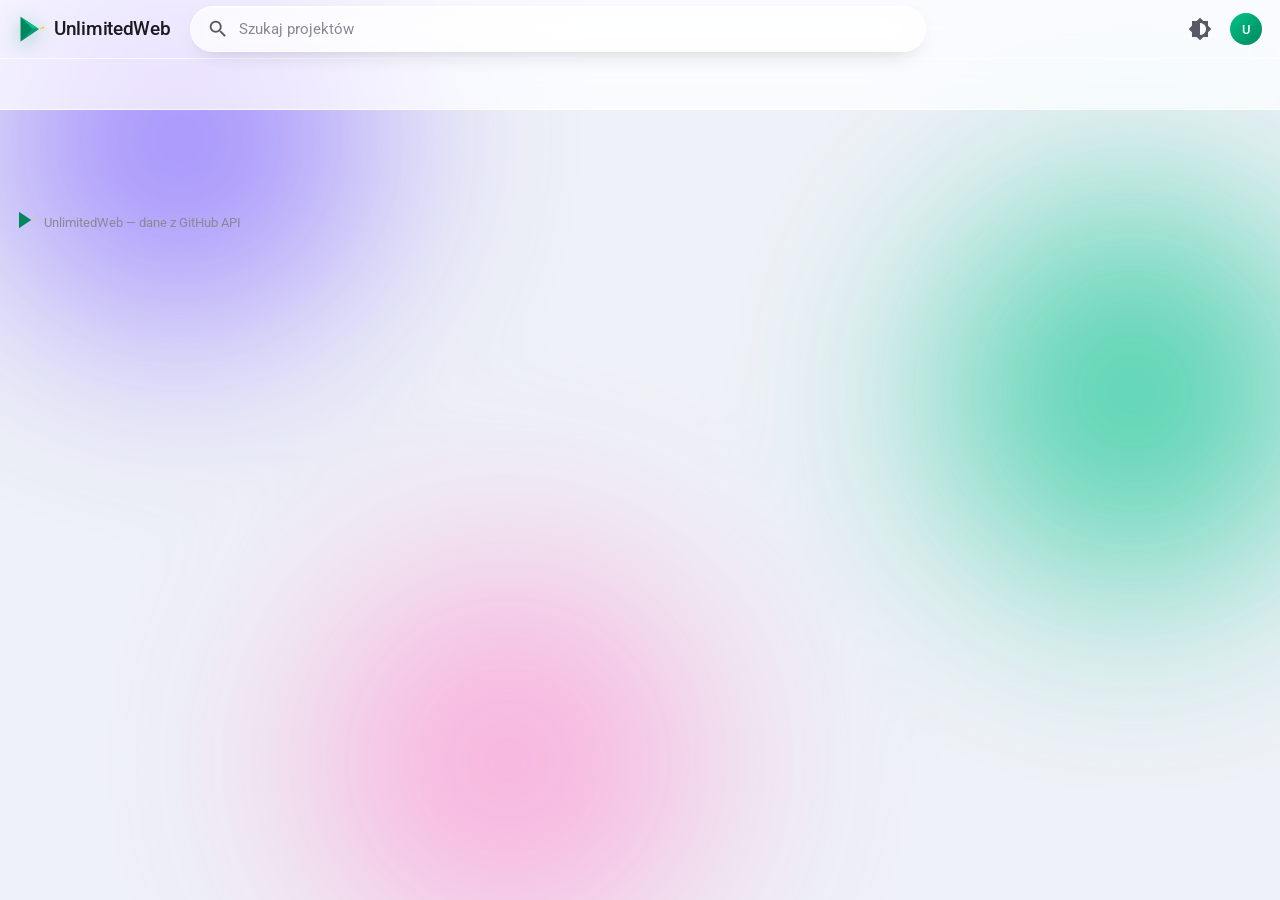
==== commit 49ddd37e: "web: liquid glass + animacje, realne repo z GitHub API, Projekt GitHub dnia (>=100k gwiazdek), admin" ====
--- a/index.html
+++ b/index.html
@@ -5,22 +5,17 @@
     <meta name="viewport" content="width=device-width, initial-scale=1" />
     <meta name="color-scheme" content="light dark" />
     <title>UnlimitedWeb — hub projektów</title>
-    <meta name="description" content="Odkrywaj projekty: aplikacje, gry, narzędzia i strony." />
+    <meta name="description" content="Odkrywaj prawdziwe projekty open source i projekt GitHub dnia." />
     <link rel="preconnect" href="https://fonts.googleapis.com" />
     <link rel="preconnect" href="https://fonts.gstatic.com" crossorigin />
-    <link
-      href="https://fonts.googleapis.com/css2?family=Roboto:wght@300;400;500;700&display=swap"
-      rel="stylesheet"
-    />
-    <link
-      href="https://fonts.googleapis.com/icon?family=Material+Icons"
-      rel="stylesheet"
-    />
+    <link href="https://fonts.googleapis.com/css2?family=Roboto:wght@300;400;500;700&display=swap" rel="stylesheet" />
+    <link href="https://fonts.googleapis.com/icon?family=Material+Icons" rel="stylesheet" />
     <link rel="stylesheet" href="./styles.css" />
     <script type="module" src="./main.js"></script>
   </head>
   <body>
     <a class="skip" href="#content">Pomiń do treści</a>
+    <div class="aurora" aria-hidden="true"><i></i><i></i><i></i></div>
 
     <header class="appbar">
       <div class="appbar__bar">
@@ -30,33 +25,23 @@
             <path d="M6 3.5 21.8 19.3 30.5 20 6 3.5Z" fill="#00c389" />
             <path d="M6 36.5 21.8 20.7 30.5 20 6 36.5Z" fill="#00a173" />
             <path d="M30.5 20 36.6 16.6c1.1.6 1.1 2.2 0 2.8Z" fill="#ffce00" />
-            <path d="M6 3.5c-1.4.8-1.4 2.6 0 3.4L30.5 20 6 36.5Z" fill="#00e0a0" opacity=".9" />
           </svg>
           <span class="logo__name">UnlimitedWeb</span>
         </a>
 
-        <form class="searchbar" role="search" onsubmit="return false">
+        <form class="searchbar glass" role="search" onsubmit="return false">
           <span class="material-icons searchbar__icon" aria-hidden="true">search</span>
-          <input
-            class="searchbar__input"
-            id="search"
-            type="search"
-            placeholder="Szukaj projektów"
-            aria-label="Szukaj projektów"
-            autocomplete="off"
-          />
+          <input class="searchbar__input" id="search" type="search" placeholder="Szukaj projektów" aria-label="Szukaj projektów" autocomplete="off" />
         </form>
 
         <div class="appbar__actions">
-          <button class="gicon" type="button" aria-label="Centrum pomocy">
-            <span class="material-icons" aria-hidden="true">help_outline</span>
-          </button>
+          <a class="gicon" href="./admin.html" aria-label="Panel admina" title="Panel admina">
+            <span class="material-icons" aria-hidden="true">admin_panel_settings</span>
+          </a>
           <button class="gicon" id="theme-toggle" type="button" aria-label="Zmień motyw">
             <span class="material-icons" aria-hidden="true">brightness_6</span>
           </button>
-          <button class="gicon gicon--avatar" type="button" aria-label="Konto">
-            <span class="avatar" aria-hidden="true">U</span>
-          </button>
+          <button class="gicon gicon--avatar" type="button" aria-label="Konto"><span class="avatar" aria-hidden="true">U</span></button>
         </div>
       </div>
 
@@ -70,8 +55,7 @@
         <div class="filters__track" id="filters"></div>
       </div>
 
-      <section class="hero" id="hero" aria-label="Wyróżniony projekt"></section>
-
+      <section class="hero-wrap" id="hero" aria-label="Projekt GitHub dnia"></section>
       <div id="shelves"></div>
     </main>
 
@@ -82,7 +66,7 @@
           <path d="M30.5 20 36.6 16.6c1.1.6 1.1 2.2 0 2.8Z" fill="#ffce00" />
         </svg>
       </span>
-      <span>UnlimitedWeb — hub projektów</span>
+      <span>UnlimitedWeb — dane z GitHub API</span>
     </footer>
   </body>
 </html>
--- a/styles.css
+++ b/styles.css
@@ -2,63 +2,64 @@
   --font-display: "Google Sans", Roboto, Arial, sans-serif;
   --font: Roboto, "Helvetica Neue", Arial, sans-serif;
 
-  --bg: #ffffff;
-  --surface: #f1f3f4;
-  --hover: rgba(60, 64, 67, 0.08);
-  --text: rgba(0, 0, 0, 0.87);
-  --text-2: #5f6368;
-  --divider: #dadce0;
+  --text: #1b1a20;
+  --text-2: #5a5865;
+  --text-3: #8b8896;
+
+  --glass: rgba(255, 255, 255, 0.55);
+  --glass-strong: rgba(255, 255, 255, 0.72);
+  --glass-border: rgba(255, 255, 255, 0.65);
+  --glass-hi: inset 0 1px 0 rgba(255, 255, 255, 0.8);
+  --shadow: 0 14px 40px -16px rgba(24, 22, 40, 0.4);
+  --shadow-soft: 0 8px 24px -14px rgba(24, 22, 40, 0.35);
+
+  --accent: #01875f;
+  --accent-dark: #056449;
   --blue: #1a73e8;
-  --green: #01875f;
-  --green-dark: #056449;
   --on-accent: #ffffff;
-  --chip-bg: #ffffff;
-
-  --card-shadow: 0 1px 2px 0 rgba(60, 64, 67, 0.3), 0 1px 3px 1px rgba(60, 64, 67, 0.15);
-  --bar-shadow: 0 1px 2px 0 rgba(60, 64, 67, 0.3), 0 2px 6px 2px rgba(60, 64, 67, 0.15);
-
-  --r: 8px;
-  --r-tile: 20%;
-
-  --bar-h: 56px;
-  --tabs-h: 48px;
-
-  --dur: 0.2s;
+
+  --r: 16px;
+  --r-lg: 26px;
+  --r-pill: 999px;
+
+  --bar-h: 58px;
+  --tabs-h: 50px;
+
+  --dur: 0.25s;
   --ease: cubic-bezier(0.4, 0, 0.2, 1);
+  --ease-out: cubic-bezier(0.16, 1, 0.3, 1);
 }
 
 @media (prefers-color-scheme: dark) {
   :root:not([data-theme="light"]) {
-    --bg: #202124;
-    --surface: #303134;
-    --hover: rgba(232, 234, 237, 0.1);
-    --text: rgba(255, 255, 255, 0.87);
-    --text-2: #9aa0a6;
-    --divider: #3c4043;
-    --blue: #8ab4f8;
-    --green: #00a173;
-    --green-dark: #00b380;
+    --text: rgba(255, 255, 255, 0.92);
+    --text-2: rgba(255, 255, 255, 0.66);
+    --text-3: rgba(255, 255, 255, 0.45);
+    --glass: rgba(26, 26, 34, 0.52);
+    --glass-strong: rgba(30, 30, 40, 0.68);
+    --glass-border: rgba(255, 255, 255, 0.14);
+    --glass-hi: inset 0 1px 0 rgba(255, 255, 255, 0.14);
+    --shadow: 0 18px 50px -20px rgba(0, 0, 0, 0.75);
+    --shadow-soft: 0 10px 30px -16px rgba(0, 0, 0, 0.6);
+    --accent: #1fbf8a;
+    --accent-dark: #17a074;
     --on-accent: #06231a;
-    --chip-bg: #303134;
-    --card-shadow: none;
-    --bar-shadow: 0 1px 2px 0 rgba(0, 0, 0, 0.6);
   }
 }
 
 :root[data-theme="dark"] {
-  --bg: #202124;
-  --surface: #303134;
-  --hover: rgba(232, 234, 237, 0.1);
-  --text: rgba(255, 255, 255, 0.87);
-  --text-2: #9aa0a6;
-  --divider: #3c4043;
-  --blue: #8ab4f8;
-  --green: #00a173;
-  --green-dark: #00b380;
+  --text: rgba(255, 255, 255, 0.92);
+  --text-2: rgba(255, 255, 255, 0.66);
+  --text-3: rgba(255, 255, 255, 0.45);
+  --glass: rgba(26, 26, 34, 0.52);
+  --glass-strong: rgba(30, 30, 40, 0.68);
+  --glass-border: rgba(255, 255, 255, 0.14);
+  --glass-hi: inset 0 1px 0 rgba(255, 255, 255, 0.14);
+  --shadow: 0 18px 50px -20px rgba(0, 0, 0, 0.75);
+  --shadow-soft: 0 10px 30px -16px rgba(0, 0, 0, 0.6);
+  --accent: #1fbf8a;
+  --accent-dark: #17a074;
   --on-accent: #06231a;
-  --chip-bg: #303134;
-  --card-shadow: none;
-  --bar-shadow: 0 1px 2px 0 rgba(0, 0, 0, 0.6);
 }
 
 *,
@@ -69,12 +70,22 @@
 
 body {
   margin: 0;
-  background: var(--bg);
+  min-height: 100vh;
   color: var(--text);
   font-family: var(--font);
   font-size: 14px;
-  line-height: 1.4;
+  line-height: 1.45;
+  background: #eef1f7;
   -webkit-font-smoothing: antialiased;
+}
+:root[data-theme="dark"] body,
+:root:not([data-theme="light"]) body {
+  background: #0b0b11;
+}
+@media (prefers-color-scheme: light) {
+  :root:not([data-theme="dark"]) body {
+    background: #eef1f7;
+  }
 }
 
 .material-icons {
@@ -83,54 +94,109 @@
   font-style: normal;
   font-size: 24px;
   line-height: 1;
-  letter-spacing: normal;
-  text-transform: none;
   display: inline-block;
   white-space: nowrap;
-  word-wrap: normal;
   direction: ltr;
   -webkit-font-feature-settings: "liga";
   -webkit-font-smoothing: antialiased;
 }
 
-:where(a, button, input):focus-visible {
+:where(a, button, input, select, textarea):focus-visible {
   outline: 2px solid var(--blue);
   outline-offset: 2px;
+}
+
+/* ---------- Aurora background ---------- */
+.aurora {
+  position: fixed;
+  inset: -20vh;
+  z-index: -1;
+  filter: blur(80px);
+  opacity: 0.85;
+  pointer-events: none;
+}
+.aurora i {
+  position: absolute;
+  width: 46vw;
+  height: 46vw;
+  border-radius: 50%;
+  mix-blend-mode: normal;
+  animation: drift 26s var(--ease) infinite alternate;
+}
+.aurora i:nth-child(1) {
+  top: 2%;
+  left: 4%;
+  background: radial-gradient(circle, #7c5cff, transparent 70%);
+}
+.aurora i:nth-child(2) {
+  top: 22%;
+  right: 2%;
+  background: radial-gradient(circle, #00c389, transparent 70%);
+  animation-duration: 32s;
+}
+.aurora i:nth-child(3) {
+  bottom: 2%;
+  left: 24%;
+  background: radial-gradient(circle, #ff8fcf, transparent 70%);
+  animation-duration: 38s;
+}
+@keyframes drift {
+  from {
+    transform: translate3d(0, 0, 0) scale(1);
+  }
+  to {
+    transform: translate3d(6vw, 5vh, 0) scale(1.15);
+  }
+}
+
+/* ---------- Glass utility ---------- */
+.glass {
+  background: var(--glass);
+  -webkit-backdrop-filter: blur(22px) saturate(180%);
+  backdrop-filter: blur(22px) saturate(180%);
+  border: 1px solid var(--glass-border);
+  box-shadow: var(--shadow-soft), var(--glass-hi);
 }
 
 .skip {
   position: absolute;
   left: -999px;
-  background: var(--green);
-  color: #fff;
+  top: 8px;
+  background: var(--accent);
+  color: var(--on-accent);
   padding: 10px 16px;
+  border-radius: var(--r);
   z-index: 60;
 }
 .skip:focus {
   left: 16px;
-  top: 8px;
-}
-
-/* ---------------- App bar ---------------- */
-
+}
+
+/* ---------- App bar ---------- */
 .appbar {
   position: sticky;
   top: 0;
   z-index: 30;
-  background: var(--bg);
-  box-shadow: var(--bar-shadow);
-}
-
+  background: var(--glass-strong);
+  -webkit-backdrop-filter: blur(24px) saturate(180%);
+  backdrop-filter: blur(24px) saturate(180%);
+  border-bottom: 1px solid var(--glass-border);
+  animation: drop 0.5s var(--ease-out) both;
+}
+@keyframes drop {
+  from {
+    transform: translateY(-100%);
+  }
+}
 .appbar__bar {
   display: flex;
   align-items: center;
   gap: 12px;
   height: var(--bar-h);
   padding: 0 16px;
-  max-width: 86rem;
+  max-width: 88rem;
   margin: 0 auto;
 }
-
 .logo {
   display: inline-flex;
   align-items: center;
@@ -140,12 +206,13 @@
   white-space: nowrap;
 }
 .logo__svg {
-  width: 32px;
-  height: 32px;
+  width: 30px;
+  height: 30px;
+  filter: drop-shadow(0 4px 10px rgba(1, 135, 95, 0.4));
 }
 .logo__name {
   font-family: var(--font-display);
-  font-size: 20px;
+  font-size: 19px;
   font-weight: 500;
   letter-spacing: -0.3px;
 }
@@ -153,12 +220,13 @@
 .searchbar {
   position: relative;
   flex: 1 1 auto;
-  max-width: 45rem;
+  max-width: 46rem;
   margin: 0 8px;
+  border-radius: var(--r-pill);
 }
 .searchbar__icon {
   position: absolute;
-  left: 14px;
+  left: 16px;
   top: 50%;
   transform: translateY(-50%);
   font-size: 22px;
@@ -167,27 +235,23 @@
 }
 .searchbar__input {
   width: 100%;
-  height: 46px;
-  padding: 0 16px 0 48px;
+  height: 44px;
+  padding: 0 18px 0 48px;
   font-family: var(--font);
   font-size: 15px;
   color: var(--text);
-  background: var(--surface);
-  border: 1px solid transparent;
-  border-radius: var(--r);
-  transition: background var(--dur) var(--ease), box-shadow var(--dur) var(--ease);
+  background: transparent;
+  border: none;
+  border-radius: var(--r-pill);
 }
 .searchbar__input::placeholder {
-  color: var(--text-2);
-}
-.searchbar__input:hover {
-  background: color-mix(in srgb, var(--surface) 70%, var(--divider));
+  color: var(--text-3);
 }
 .searchbar__input:focus {
   outline: none;
-  background: var(--bg);
-  box-shadow: var(--card-shadow);
-  border-color: transparent;
+}
+.searchbar:focus-within {
+  box-shadow: var(--shadow), 0 0 0 3px rgba(26, 115, 232, 0.25);
 }
 
 .appbar__actions {
@@ -201,20 +265,18 @@
   place-items: center;
   width: 40px;
   height: 40px;
-  padding: 0;
-  color: var(--text-2);
+  color: var(--text-2);
+  text-decoration: none;
   background: transparent;
   border: none;
   border-radius: 50%;
   cursor: pointer;
-  transition: background var(--dur) var(--ease), color var(--dur) var(--ease);
+  transition: background var(--dur) var(--ease), color var(--dur) var(--ease), transform var(--dur) var(--ease);
 }
 .gicon:hover {
-  background: var(--hover);
-  color: var(--text);
-}
-.gicon:active {
-  background: var(--hover);
+  background: rgba(127, 127, 150, 0.16);
+  color: var(--text);
+  transform: translateY(-1px);
 }
 .avatar {
   display: grid;
@@ -225,22 +287,18 @@
   color: #fff;
   font-family: var(--font-display);
   font-weight: 500;
-  font-size: 15px;
   background: linear-gradient(135deg, #00c389, #01875f);
 }
 
-/* ---------------- Tabs ---------------- */
-
+/* ---------- Tabs ---------- */
 .tabs {
-  border-bottom: 1px solid var(--divider);
+  border-top: 1px solid var(--glass-border);
 }
 .tabs__track {
   display: flex;
-  align-items: stretch;
-  gap: 0;
   height: var(--tabs-h);
   padding: 0 8px;
-  max-width: 86rem;
+  max-width: 88rem;
   margin: 0 auto;
   overflow-x: auto;
   scrollbar-width: none;
@@ -255,7 +313,6 @@
   font-family: var(--font-display);
   font-size: 15px;
   font-weight: 500;
-  letter-spacing: 0.1px;
   color: var(--text-2);
   background: none;
   border: none;
@@ -266,29 +323,29 @@
   color: var(--text);
 }
 .tab[aria-selected="true"] {
-  color: var(--green);
+  color: var(--accent);
 }
 .tab[aria-selected="true"]::after {
   content: "";
   position: absolute;
   left: 12px;
   right: 12px;
-  bottom: 0;
+  bottom: 6px;
   height: 3px;
-  border-radius: 3px 3px 0 0;
-  background: var(--green);
-}
-
-/* ---------------- Filter chips ---------------- */
-
+  border-radius: 3px;
+  background: var(--accent);
+  box-shadow: 0 2px 10px rgba(1, 135, 95, 0.5);
+}
+
+/* ---------- Chips ---------- */
 .filters {
-  max-width: 86rem;
+  max-width: 88rem;
   margin: 0 auto;
 }
 .filters__track {
   display: flex;
   gap: 8px;
-  padding: 14px 16px 6px;
+  padding: 14px 16px 4px;
   overflow-x: auto;
   scrollbar-width: none;
 }
@@ -297,146 +354,170 @@
 }
 .chip {
   flex: 0 0 auto;
-  display: inline-flex;
-  align-items: center;
-  gap: 6px;
-  height: 32px;
-  padding: 0 14px;
+  height: 34px;
+  padding: 0 16px;
   font-family: var(--font-display);
   font-size: 14px;
   font-weight: 500;
   color: var(--text-2);
-  background: var(--chip-bg);
-  border: 1px solid var(--divider);
-  border-radius: var(--r);
+  border-radius: var(--r-pill);
   cursor: pointer;
-  transition: background var(--dur) var(--ease), color var(--dur) var(--ease), border-color var(--dur) var(--ease);
-}
-.chip .material-icons {
-  font-size: 18px;
+  transition: color var(--dur) var(--ease), transform var(--dur) var(--ease), background var(--dur) var(--ease);
 }
 .chip:hover {
-  background: var(--hover);
+  transform: translateY(-1px);
+  color: var(--text);
 }
 .chip[aria-pressed="true"] {
   color: var(--on-accent);
-  background: var(--green);
+  background: linear-gradient(135deg, var(--accent), var(--accent-dark));
   border-color: transparent;
-}
-
-/* ---------------- Main ---------------- */
-
+  box-shadow: 0 8px 20px -8px rgba(1, 135, 95, 0.7);
+}
+
+/* ---------- Main ---------- */
 main {
-  max-width: 86rem;
+  max-width: 88rem;
   margin: 0 auto;
-  padding-bottom: 40px;
-}
-
-/* ---------------- Hero ---------------- */
-
+  padding-bottom: 48px;
+}
+
+/* ---------- Hero (Projekt dnia) ---------- */
+.hero-wrap {
+  padding: 12px 16px 0;
+}
 .hero {
-  padding: 8px 16px 0;
-}
-.hero__card {
   position: relative;
-  display: flex;
-  flex-direction: column;
-  justify-content: flex-end;
+  overflow: hidden;
+  border-radius: var(--r-lg);
+  padding: 30px;
+  animation: pop 0.55s var(--ease-out) both;
+}
+@keyframes pop {
+  from {
+    opacity: 0;
+    transform: translateY(16px) scale(0.985);
+  }
+}
+.hero__glow {
+  position: absolute;
+  inset: -40% -10% auto -10%;
+  height: 180%;
+  background: radial-gradient(60% 60% at 80% 0%, var(--a), transparent 70%),
+    radial-gradient(50% 50% at 10% 100%, color-mix(in srgb, var(--a) 60%, transparent), transparent 70%);
+  opacity: 0.5;
+  filter: blur(30px);
+  animation: drift 18s var(--ease) infinite alternate;
+  pointer-events: none;
+}
+.hero__body {
+  position: relative;
+}
+.hero__eyebrow {
+  display: inline-flex;
+  align-items: center;
   gap: 6px;
-  min-height: 232px;
-  padding: 28px;
-  border-radius: var(--r);
-  overflow: hidden;
-  color: #fff;
-  background: linear-gradient(135deg, var(--a, #01875f), #06231a);
-  box-shadow: var(--card-shadow);
-}
-.hero__eyebrow {
-  margin: 0;
+  margin: 0 0 10px;
   font-family: var(--font-display);
   font-size: 13px;
-  font-weight: 500;
-  letter-spacing: 0.6px;
+  font-weight: 600;
+  letter-spacing: 0.5px;
   text-transform: uppercase;
-  opacity: 0.9;
+  color: var(--accent);
+}
+.hero__eyebrow .material-icons {
+  font-size: 18px;
 }
 .hero__name {
   margin: 0;
   font-family: var(--font-display);
-  font-size: clamp(24px, 2.4vw, 36px);
-  font-weight: 500;
-  letter-spacing: -0.4px;
+  font-weight: 400;
+  font-size: clamp(24px, 2.6vw, 40px);
+  letter-spacing: -0.5px;
+  color: var(--text-2);
+  word-break: break-word;
+}
+.hero__name b {
+  color: var(--text);
+  font-weight: 700;
 }
 .hero__tagline {
-  margin: 0;
-  max-width: 46ch;
+  margin: 10px 0 0;
+  max-width: 60ch;
   font-size: 15px;
-  opacity: 0.92;
+  color: var(--text-2);
 }
 .hero__row {
   display: flex;
   align-items: center;
-  gap: 14px;
-  margin-top: 14px;
+  gap: 12px;
+  flex-wrap: wrap;
+  margin-top: 20px;
 }
 .hero__cta {
   display: inline-flex;
   align-items: center;
   gap: 8px;
-  padding: 10px 22px;
+  padding: 12px 22px;
+  font-family: var(--font-display);
+  font-size: 14px;
+  font-weight: 600;
+  color: var(--on-accent);
+  background: linear-gradient(135deg, var(--accent), var(--accent-dark));
+  border-radius: var(--r-pill);
+  text-decoration: none;
+  box-shadow: 0 10px 26px -10px rgba(1, 135, 95, 0.8);
+  transition: transform var(--dur) var(--ease), box-shadow var(--dur) var(--ease);
+}
+.hero__cta:hover {
+  transform: translateY(-2px);
+}
+.hero__reroll {
+  display: inline-flex;
+  align-items: center;
+  gap: 8px;
+  padding: 11px 18px;
   font-family: var(--font-display);
   font-size: 14px;
   font-weight: 500;
-  color: var(--on-accent);
-  background: var(--green);
-  border-radius: var(--r);
-  text-decoration: none;
-  transition: background var(--dur) var(--ease), transform var(--dur) var(--ease);
-}
-.hero__cta:hover {
-  background: var(--green-dark);
-}
-.hero__cta:active {
-  transform: translateY(1px);
-}
-.hero__rating {
+  color: var(--text);
+  border-radius: var(--r-pill);
+  cursor: pointer;
+  transition: transform var(--dur) var(--ease);
+}
+.hero__reroll:hover {
+  transform: translateY(-2px);
+}
+.hero__reroll .material-icons {
+  font-size: 18px;
+}
+.hero__stat {
   display: inline-flex;
   align-items: center;
   gap: 4px;
   font-size: 14px;
   font-weight: 500;
-}
-.hero__rating .material-icons {
+  color: var(--text-2);
+}
+.hero__stat .material-icons {
   font-size: 16px;
-  color: #ffce00;
-}
-
-/* ---------------- Shelf ---------------- */
-
+  color: #f5b301;
+}
+
+/* ---------- Shelf ---------- */
 .shelf {
-  margin-top: 28px;
+  margin-top: 30px;
 }
 .shelf__head {
-  display: flex;
-  align-items: baseline;
-  justify-content: space-between;
-  gap: 12px;
   padding: 0 16px;
-  margin-bottom: 8px;
+  margin-bottom: 10px;
 }
 .shelf__title {
   margin: 0;
   font-family: var(--font-display);
   font-size: 20px;
-  font-weight: 500;
+  font-weight: 600;
   letter-spacing: -0.2px;
-}
-.shelf__more {
-  font-family: var(--font-display);
-  font-size: 14px;
-  font-weight: 500;
-  color: var(--green);
-  text-decoration: none;
 }
 .shelf__viewport {
   position: relative;
@@ -444,7 +525,7 @@
 .shelf__track {
   display: flex;
   gap: 16px;
-  padding: 6px 16px;
+  padding: 8px 16px;
   overflow-x: auto;
   scroll-snap-type: x mandatory;
   scroll-behavior: smooth;
@@ -455,28 +536,24 @@
 }
 .shelf__arrow {
   position: absolute;
-  top: calc(50% - 28px);
+  top: calc(50% - 26px);
   z-index: 2;
   display: grid;
   place-items: center;
-  width: 56px;
-  height: 56px;
-  padding: 0;
-  color: var(--text);
-  background: var(--bg);
-  border: none;
+  width: 52px;
+  height: 52px;
   border-radius: 50%;
-  box-shadow: var(--card-shadow);
+  color: var(--text);
   cursor: pointer;
   opacity: 0;
   pointer-events: none;
-  transition: opacity var(--dur) var(--ease), background var(--dur) var(--ease);
+  transition: opacity var(--dur) var(--ease), transform var(--dur) var(--ease);
 }
 .shelf__arrow--prev {
-  left: -14px;
+  left: -10px;
 }
 .shelf__arrow--next {
-  right: -14px;
+  right: -10px;
 }
 .shelf__viewport:hover .shelf__arrow,
 .shelf__viewport:focus-within .shelf__arrow {
@@ -484,55 +561,83 @@
   pointer-events: auto;
 }
 .shelf__arrow:hover {
-  background: var(--surface);
+  transform: scale(1.06);
 }
 .shelf__arrow[disabled] {
   opacity: 0 !important;
   pointer-events: none;
 }
 
-/* ---------------- Tile ---------------- */
-
+/* ---------- Tile (liquid glass) ---------- */
 .tile {
+  position: relative;
   flex: 0 0 auto;
-  width: 9.6rem;
+  width: 10rem;
+  padding: 12px;
+  border-radius: var(--r);
   scroll-snap-align: start;
   text-decoration: none;
   color: inherit;
-  cursor: pointer;
+  transition: transform var(--dur) var(--ease-out), box-shadow var(--dur) var(--ease);
+  animation: rise 0.5s var(--ease-out) backwards;
+  animation-delay: calc(var(--i, 0) * 45ms);
+}
+@keyframes rise {
+  from {
+    opacity: 0;
+    transform: translateY(18px) scale(0.97);
+  }
+}
+.tile:hover {
+  transform: translateY(-5px);
+  box-shadow: var(--shadow), var(--glass-hi);
+}
+.tile::after {
+  content: "";
+  position: absolute;
+  inset: 0;
+  border-radius: inherit;
+  background: radial-gradient(140px 140px at var(--mx, 50%) var(--my, 0%), rgba(255, 255, 255, 0.55), transparent 60%);
+  opacity: 0;
+  transition: opacity var(--dur) var(--ease);
+  pointer-events: none;
+}
+.tile:hover::after {
+  opacity: 1;
 }
 .tile__icon {
   display: grid;
   place-items: center;
   aspect-ratio: 1 / 1;
   width: 100%;
-  border-radius: var(--r-tile);
-  font-family: var(--font-display);
-  font-size: 2.2rem;
-  font-weight: 500;
+  border-radius: 26%;
+  font-family: var(--font-display);
+  font-size: 2rem;
+  font-weight: 600;
   color: #fff;
-  background: linear-gradient(135deg, var(--a, #01875f), color-mix(in srgb, var(--a, #01875f) 62%, #10201b));
-  box-shadow: var(--card-shadow);
-  transition: transform var(--dur) var(--ease), box-shadow var(--dur) var(--ease);
+  text-shadow: 0 2px 8px rgba(0, 0, 0, 0.25);
+  background: linear-gradient(140deg, color-mix(in srgb, var(--a) 92%, #fff), color-mix(in srgb, var(--a) 70%, #05060a));
+  box-shadow: 0 10px 26px -12px color-mix(in srgb, var(--a) 80%, transparent), inset 0 2px 6px rgba(255, 255, 255, 0.35);
+  transition: transform var(--dur) var(--ease-out);
 }
 .tile:hover .tile__icon {
-  transform: translateY(-3px);
-  box-shadow: var(--bar-shadow);
+  transform: scale(1.04) rotate(-1deg);
 }
 .tile__name {
-  margin: 10px 0 2px;
+  display: block;
+  margin: 10px 2px 2px;
   font-size: 14px;
-  font-weight: 500;
-  color: var(--text);
-  display: -webkit-box;
-  -webkit-line-clamp: 2;
-  -webkit-box-orient: vertical;
+  font-weight: 600;
+  color: var(--text);
+  white-space: nowrap;
   overflow: hidden;
+  text-overflow: ellipsis;
 }
 .tile__meta {
   display: flex;
   align-items: center;
   gap: 6px;
+  margin-left: 2px;
   font-size: 12px;
   color: var(--text-2);
 }
@@ -543,7 +648,7 @@
 }
 .tile__rating .material-icons {
   font-size: 14px;
-  color: var(--text-2);
+  color: #f5b301;
 }
 .tile__dot {
   width: 3px;
@@ -551,80 +656,175 @@
   border-radius: 50%;
   background: currentColor;
 }
-
-.shelf__empty {
-  padding: 8px 16px 0;
-  color: var(--text-2);
-}
-
-/* ---------------- Skeleton ---------------- */
-
-.sk {
-  flex: 0 0 auto;
-  width: 9.6rem;
-  scroll-snap-align: start;
-}
-.sk__icon {
-  aspect-ratio: 1 / 1;
-  width: 100%;
-  border-radius: var(--r-tile);
-  background: var(--surface);
-  animation: pulse 1.2s var(--ease) infinite;
-}
-.sk__line {
-  height: 12px;
-  margin-top: 10px;
-  border-radius: 6px;
-  background: var(--surface);
-  animation: pulse 1.2s var(--ease) infinite;
-}
-.sk__line--sm {
-  width: 60%;
-  margin-top: 6px;
-}
-@keyframes pulse {
-  0%,
-  100% {
-    opacity: 1;
-  }
-  50% {
-    opacity: 0.5;
-  }
-}
-
-/* ---------------- Footer ---------------- */
-
+.empty {
+  padding: 32px;
+  text-align: center;
+  border-radius: var(--r);
+  color: var(--text-2);
+}
+
+/* ---------- Footer ---------- */
 .foot {
   display: flex;
   align-items: center;
   gap: 8px;
-  max-width: 86rem;
+  max-width: 88rem;
   margin: 0 auto;
-  padding: 20px 16px;
-  border-top: 1px solid var(--divider);
-  color: var(--text-2);
+  padding: 22px 16px;
+  color: var(--text-3);
   font-size: 13px;
 }
 
-/* ---------------- Responsive ---------------- */
-
+/* ---------- Admin ---------- */
+.wrap {
+  max-width: 46rem;
+  margin: 0 auto;
+  padding: 28px 16px 60px;
+}
+.panel {
+  border-radius: var(--r-lg);
+  padding: 26px;
+  animation: pop 0.5s var(--ease-out) both;
+}
+.panel + .panel {
+  margin-top: 18px;
+}
+.panel__title {
+  margin: 0 0 4px;
+  font-family: var(--font-display);
+  font-size: 22px;
+  font-weight: 600;
+}
+.panel__sub {
+  margin: 0 0 18px;
+  color: var(--text-2);
+}
+.field {
+  display: flex;
+  flex-direction: column;
+  gap: 6px;
+  margin-bottom: 14px;
+}
+.field label {
+  font-size: 13px;
+  font-weight: 500;
+  color: var(--text-2);
+}
+.field input,
+.field textarea,
+.field select {
+  padding: 12px 14px;
+  font-family: var(--font);
+  font-size: 15px;
+  color: var(--text);
+  background: var(--glass-strong);
+  border: 1px solid var(--glass-border);
+  border-radius: var(--r);
+  -webkit-backdrop-filter: blur(10px);
+  backdrop-filter: blur(10px);
+  transition: box-shadow var(--dur) var(--ease);
+}
+.field textarea {
+  min-height: 90px;
+  resize: vertical;
+}
+.field input:focus,
+.field textarea:focus,
+.field select:focus {
+  outline: none;
+  box-shadow: 0 0 0 3px rgba(26, 115, 232, 0.28);
+}
+.row2 {
+  display: grid;
+  grid-template-columns: 1fr 1fr;
+  gap: 14px;
+}
+.btn {
+  display: inline-flex;
+  align-items: center;
+  justify-content: center;
+  gap: 8px;
+  padding: 13px 22px;
+  font-family: var(--font-display);
+  font-size: 15px;
+  font-weight: 600;
+  color: var(--on-accent);
+  background: linear-gradient(135deg, var(--accent), var(--accent-dark));
+  border: none;
+  border-radius: var(--r-pill);
+  cursor: pointer;
+  box-shadow: 0 10px 26px -10px rgba(1, 135, 95, 0.8);
+  transition: transform var(--dur) var(--ease), opacity var(--dur) var(--ease);
+}
+.btn:hover {
+  transform: translateY(-2px);
+}
+.btn[disabled] {
+  opacity: 0.6;
+  cursor: not-allowed;
+  transform: none;
+}
+.btn--ghost {
+  color: var(--text);
+  background: var(--glass);
+  border: 1px solid var(--glass-border);
+  box-shadow: none;
+}
+.note {
+  margin-top: 14px;
+  padding: 12px 14px;
+  border-radius: var(--r);
+  font-size: 14px;
+}
+.note[data-kind="ok"] {
+  color: var(--accent);
+}
+.note[data-kind="error"] {
+  color: #d93025;
+}
+.list {
+  margin: 8px 0 0;
+  padding: 0;
+  list-style: none;
+}
+.list li {
+  display: flex;
+  align-items: center;
+  justify-content: space-between;
+  gap: 12px;
+  padding: 10px 12px;
+  border-radius: var(--r);
+  background: var(--glass);
+  border: 1px solid var(--glass-border);
+  margin-bottom: 8px;
+}
+.list li small {
+  color: var(--text-3);
+}
+.link {
+  color: var(--blue);
+  text-decoration: none;
+}
+.link:hover {
+  text-decoration: underline;
+}
+
+/* ---------- Responsive ---------- */
 @media (max-width: 43rem) {
   .logo__name {
     display: none;
   }
-  .appbar__actions .gicon:not(#theme-toggle):not(.gicon--avatar) {
-    display: none;
-  }
-  .tile,
-  .sk {
-    width: 7.4rem;
+  .tile {
+    width: 7.6rem;
   }
   .tile__icon {
-    font-size: 1.7rem;
-  }
-  .hero__card {
-    min-height: 200px;
-    padding: 20px;
+    font-size: 1.5rem;
+  }
+  .hero {
+    padding: 22px;
+  }
+  .row2 {
+    grid-template-columns: 1fr;
   }
 }
 
@@ -633,7 +833,12 @@
   *::before,
   *::after {
     animation-duration: 0.001ms !important;
+    animation-delay: 0ms !important;
     transition-duration: 0.001ms !important;
     scroll-behavior: auto !important;
   }
-}
+  .aurora i,
+  .hero__glow {
+    animation: none !important;
+  }
+}
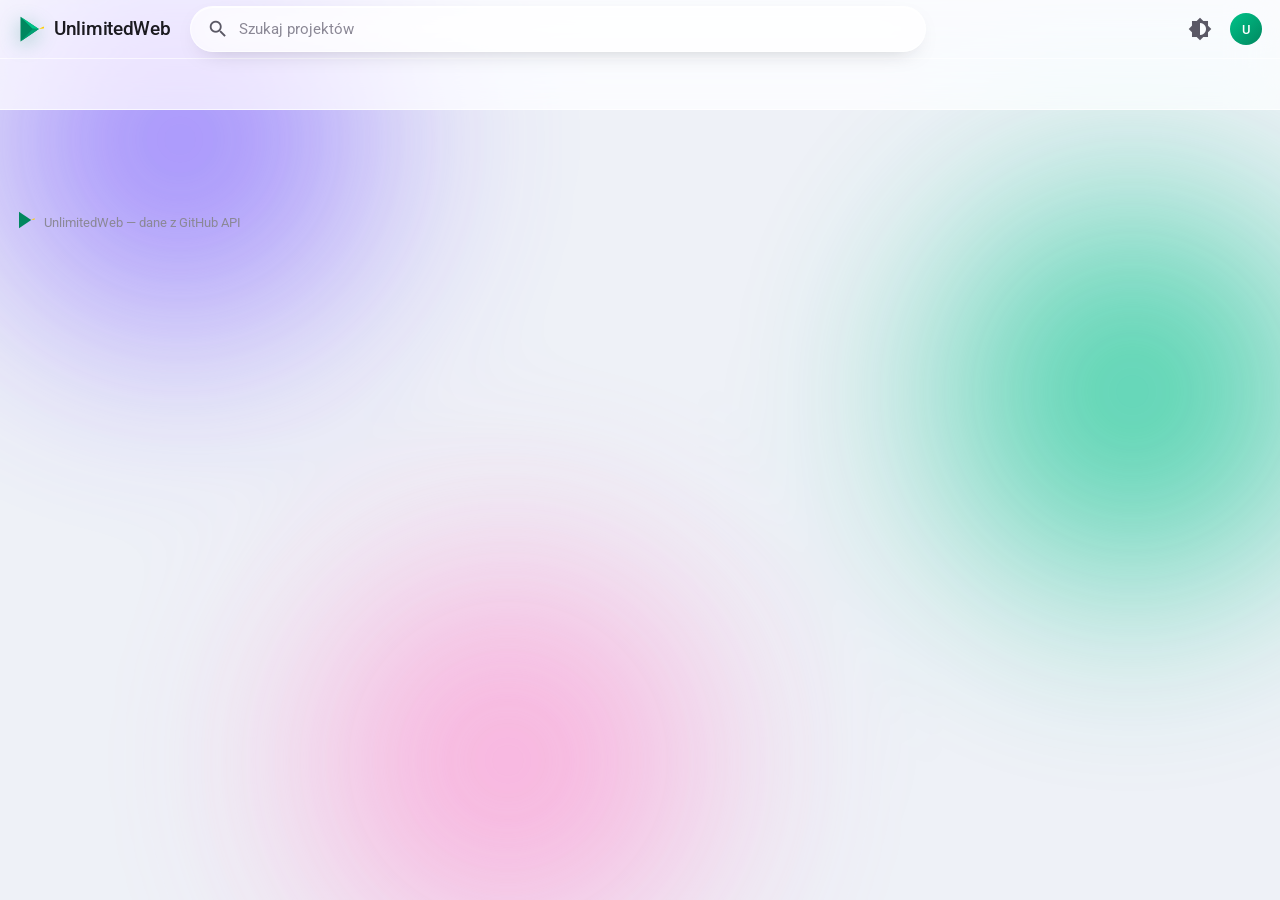
==== commit b73057b2: "web: usun przycisk panelu admina z glownej, porzadki (hero__ghost)" ====
--- a/index.html
+++ b/index.html
@@ -4,6 +4,7 @@
     <meta charset="utf-8" />
     <meta name="viewport" content="width=device-width, initial-scale=1" />
     <meta name="color-scheme" content="light dark" />
+    <meta name="view-transition" content="same-origin" />
     <title>UnlimitedWeb — hub projektów</title>
     <meta name="description" content="Odkrywaj prawdziwe projekty open source i projekt GitHub dnia." />
     <link rel="preconnect" href="https://fonts.googleapis.com" />
@@ -35,9 +36,6 @@
         </form>
 
         <div class="appbar__actions">
-          <a class="gicon" href="./admin.html" aria-label="Panel admina" title="Panel admina">
-            <span class="material-icons" aria-hidden="true">admin_panel_settings</span>
-          </a>
           <button class="gicon" id="theme-toggle" type="button" aria-label="Zmień motyw">
             <span class="material-icons" aria-hidden="true">brightness_6</span>
           </button>
--- a/styles.css
+++ b/styles.css
@@ -472,7 +472,7 @@
 .hero__cta:hover {
   transform: translateY(-2px);
 }
-.hero__reroll {
+.hero__ghost {
   display: inline-flex;
   align-items: center;
   gap: 8px;
@@ -485,10 +485,10 @@
   cursor: pointer;
   transition: transform var(--dur) var(--ease);
 }
-.hero__reroll:hover {
+.hero__ghost:hover {
   transform: translateY(-2px);
 }
-.hero__reroll .material-icons {
+.hero__ghost .material-icons {
   font-size: 18px;
 }
 .hero__stat {
@@ -606,19 +606,30 @@
   opacity: 1;
 }
 .tile__icon {
+  position: relative;
   display: grid;
   place-items: center;
   aspect-ratio: 1 / 1;
   width: 100%;
   border-radius: 26%;
+  overflow: hidden;
+  background: linear-gradient(140deg, color-mix(in srgb, var(--a) 92%, #fff), color-mix(in srgb, var(--a) 70%, #05060a));
+  box-shadow: 0 10px 26px -12px color-mix(in srgb, var(--a) 80%, transparent), inset 0 2px 6px rgba(255, 255, 255, 0.35);
+  transition: transform var(--dur) var(--ease-out);
+}
+.tile__initials {
   font-family: var(--font-display);
   font-size: 2rem;
   font-weight: 600;
   color: #fff;
   text-shadow: 0 2px 8px rgba(0, 0, 0, 0.25);
-  background: linear-gradient(140deg, color-mix(in srgb, var(--a) 92%, #fff), color-mix(in srgb, var(--a) 70%, #05060a));
-  box-shadow: 0 10px 26px -12px color-mix(in srgb, var(--a) 80%, transparent), inset 0 2px 6px rgba(255, 255, 255, 0.35);
-  transition: transform var(--dur) var(--ease-out);
+}
+.tile__img {
+  position: absolute;
+  inset: 0;
+  width: 100%;
+  height: 100%;
+  object-fit: cover;
 }
 .tile:hover .tile__icon {
   transform: scale(1.04) rotate(-1deg);
@@ -842,3 +853,226 @@
     animation: none !important;
   }
 }
+
+/* ---------- Project page ---------- */
+@view-transition {
+  navigation: auto;
+}
+::view-transition-old(root),
+::view-transition-new(root) {
+  animation-duration: 0.32s;
+}
+
+.project-head {
+  display: flex;
+  gap: 20px;
+  align-items: center;
+  flex-wrap: wrap;
+}
+.project-head__icon {
+  position: relative;
+  display: grid;
+  place-items: center;
+  width: 96px;
+  height: 96px;
+  border-radius: 28%;
+  overflow: hidden;
+  flex: 0 0 auto;
+  background: linear-gradient(140deg, color-mix(in srgb, var(--a, #7c5cff) 92%, #fff), color-mix(in srgb, var(--a, #7c5cff) 70%, #05060a));
+  box-shadow: 0 14px 34px -14px rgba(0, 0, 0, 0.5), inset 0 2px 8px rgba(255, 255, 255, 0.35);
+}
+.project-head__icon img {
+  position: absolute;
+  inset: 0;
+  width: 100%;
+  height: 100%;
+  object-fit: cover;
+}
+.project-head__initials {
+  font-family: var(--font-display);
+  font-size: 2.4rem;
+  font-weight: 600;
+  color: #fff;
+  text-shadow: 0 2px 10px rgba(0, 0, 0, 0.3);
+}
+.project-head__info {
+  flex: 1 1 320px;
+  min-width: 0;
+}
+
+.rating-summary {
+  margin-bottom: 24px;
+}
+.summary {
+  display: flex;
+  gap: 30px;
+  align-items: center;
+  flex-wrap: wrap;
+}
+.summary__num {
+  font-family: var(--font-display);
+  font-size: 52px;
+  font-weight: 700;
+  line-height: 1;
+}
+.summary__stars .material-icons {
+  font-size: 20px;
+  color: var(--text-3);
+}
+.summary__stars .material-icons.on {
+  color: #f5b301;
+}
+.summary__count {
+  margin-top: 4px;
+  font-size: 13px;
+  color: var(--text-3);
+}
+.summary__bars {
+  flex: 1 1 260px;
+  display: flex;
+  flex-direction: column;
+  gap: 6px;
+}
+.bar {
+  display: flex;
+  align-items: center;
+  gap: 10px;
+  font-size: 12px;
+  color: var(--text-2);
+}
+.bar__n {
+  display: inline-flex;
+  align-items: center;
+  gap: 2px;
+  width: 40px;
+}
+.bar__n .material-icons {
+  font-size: 13px;
+  color: #f5b301;
+}
+.bar__track {
+  flex: 1;
+  height: 8px;
+  border-radius: 6px;
+  background: rgba(127, 127, 150, 0.18);
+  overflow: hidden;
+}
+.bar__fill {
+  display: block;
+  height: 100%;
+  border-radius: 6px;
+  background: linear-gradient(90deg, var(--accent), #00c389);
+}
+.bar__c {
+  width: 26px;
+  text-align: right;
+}
+
+.review-form {
+  border-top: 1px solid var(--glass-border);
+  padding-top: 20px;
+  margin-top: 4px;
+}
+.review-form__title {
+  margin: 0 0 12px;
+  font-family: var(--font-display);
+  font-size: 17px;
+  font-weight: 600;
+}
+.stars {
+  display: flex;
+  gap: 4px;
+  margin-bottom: 16px;
+}
+.star {
+  padding: 2px;
+  line-height: 0;
+  color: var(--text-3);
+  background: none;
+  border: none;
+  cursor: pointer;
+  transition: transform var(--dur) var(--ease), color var(--dur) var(--ease);
+}
+.star .material-icons {
+  font-size: 32px;
+}
+.star.on {
+  color: #f5b301;
+}
+.star:hover {
+  transform: scale(1.12);
+}
+
+.reviews {
+  list-style: none;
+  margin: 20px 0 0;
+  padding: 0;
+  display: flex;
+  flex-direction: column;
+  gap: 12px;
+}
+.reviews__empty {
+  padding: 12px 0;
+  color: var(--text-3);
+}
+.review {
+  padding: 14px 16px;
+  border-radius: var(--r);
+  background: var(--glass);
+  border: 1px solid var(--glass-border);
+  animation: rise 0.4s var(--ease-out) backwards;
+}
+.review__top {
+  display: flex;
+  align-items: center;
+  gap: 8px;
+  flex-wrap: wrap;
+}
+.review__avatar {
+  display: grid;
+  place-items: center;
+  width: 30px;
+  height: 30px;
+  border-radius: 50%;
+  color: #fff;
+  font-family: var(--font-display);
+  font-weight: 600;
+  font-size: 13px;
+  background: linear-gradient(135deg, #7c5cff, #01875f);
+}
+.review__author {
+  font-weight: 600;
+}
+.review__stars {
+  display: inline-flex;
+}
+.review__stars .material-icons {
+  font-size: 15px;
+  color: var(--text-3);
+}
+.review__stars .material-icons.on {
+  color: #f5b301;
+}
+.review__date {
+  margin-left: auto;
+  font-size: 12px;
+  color: var(--text-3);
+}
+.review__text {
+  margin: 8px 0 0;
+  color: var(--text-2);
+}
+
+@media (max-width: 43rem) {
+  .project-head__icon {
+    width: 72px;
+    height: 72px;
+  }
+  .project-head__initials {
+    font-size: 1.8rem;
+  }
+  .summary__num {
+    font-size: 40px;
+  }
+}
+
